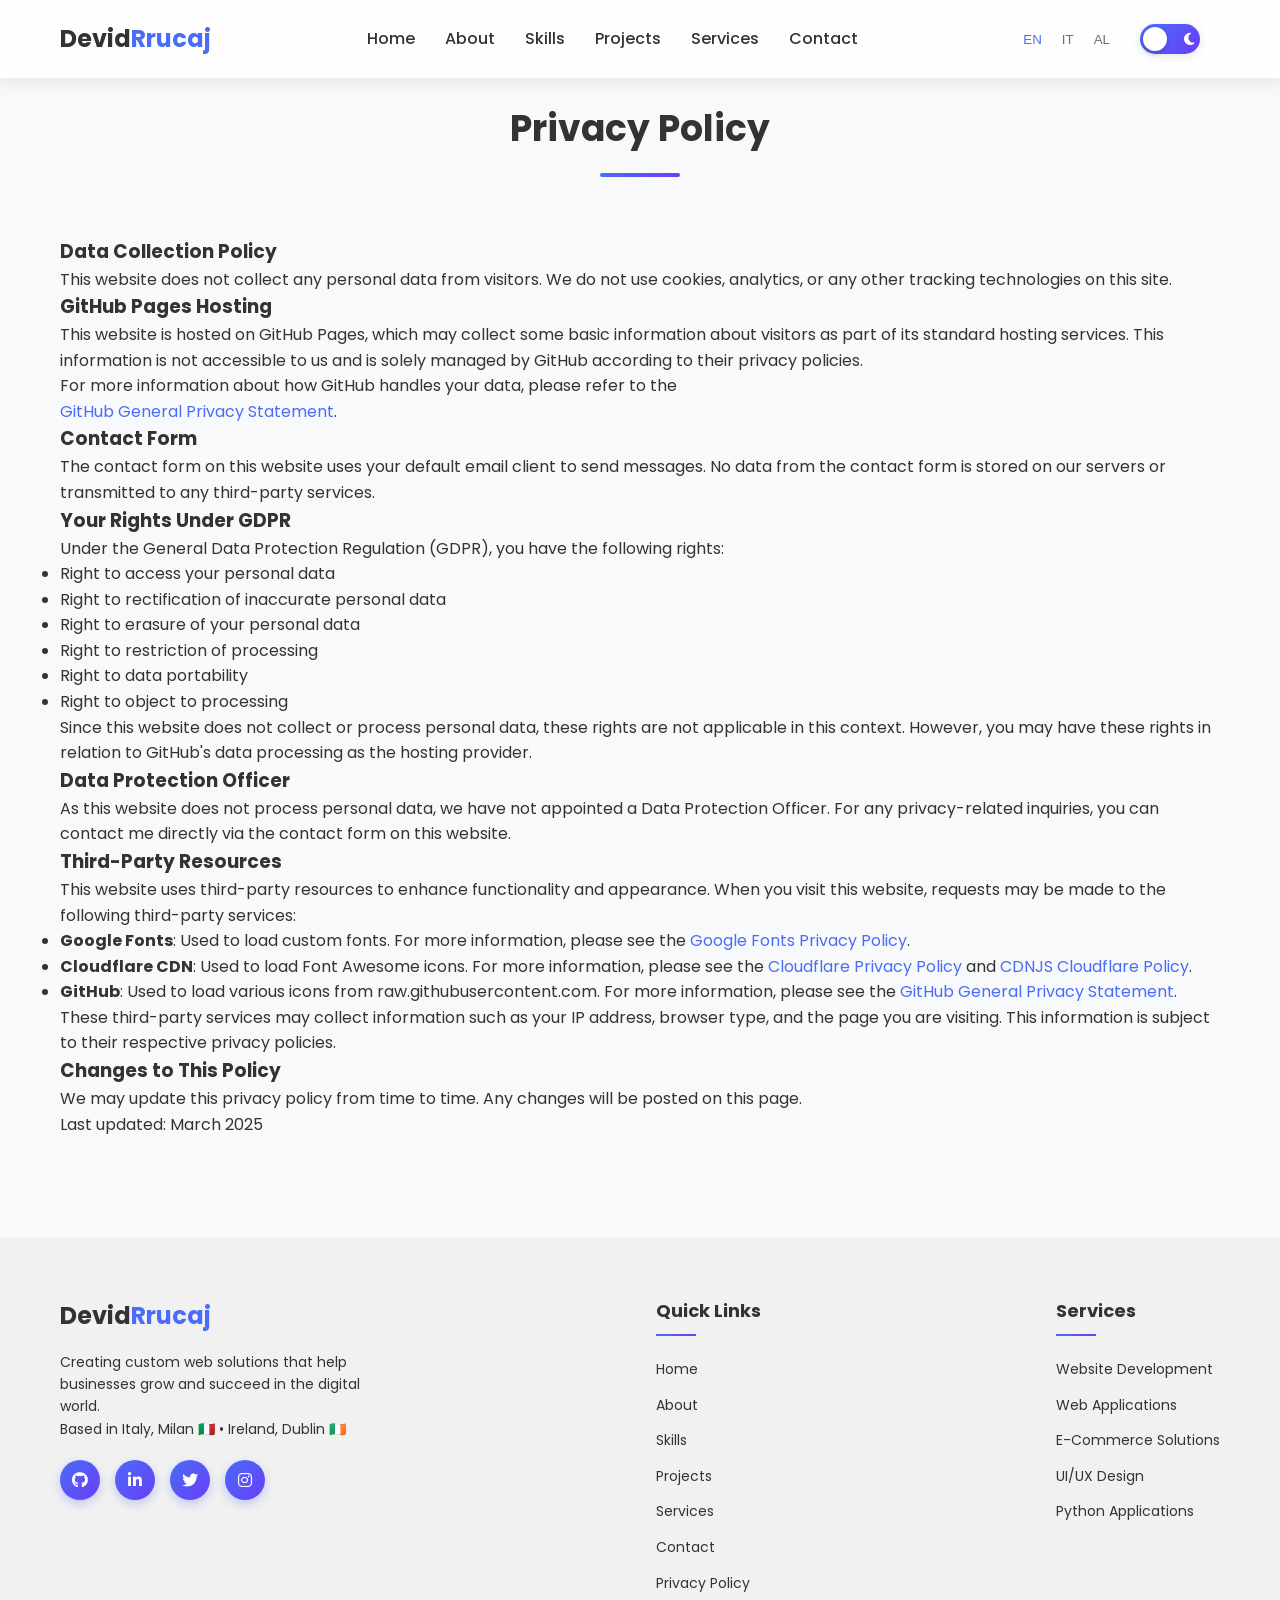
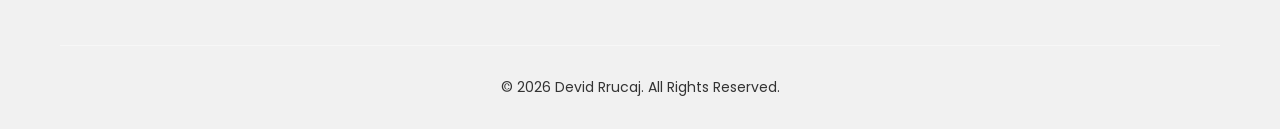
==== privacy-policy.html @ 504abf84 "Add files via upload" ====
<!DOCTYPE html>
<html lang="en">
<head>
    <meta charset="UTF-8">
    <meta name="viewport" content="width=device-width, initial-scale=1.0">
    <title>Privacy Policy | Devid Rrucaj</title>
    <link rel="stylesheet" href="css/style.css">
    <link rel="stylesheet" href="css/privacy-policy.css">
    <link rel="stylesheet" href="https://cdnjs.cloudflare.com/ajax/libs/font-awesome/6.4.0/css/all.min.css">
    <link href="https://fonts.googleapis.com/css2?family=Poppins:wght@300;400;500;600;700&display=swap" rel="stylesheet">
    <link rel="preconnect" href="https://fonts.googleapis.com">
    <link rel="preconnect" href="https://fonts.gstatic.com" crossorigin>
    <link href="https://fonts.googleapis.com/css2?family=Noto+Color+Emoji&display=swap" rel="stylesheet">
</head>
<body class="light-theme">
    <!-- Header Section -->
    <header>
        <div class="container">
            <div class="logo">
                <a href="https://portfolio.ddevid.online" style="text-decoration: none; color: inherit;">
                    <h1>Devid<span>Rrucaj</span></h1>
                </a>
            </div>
            <nav>
                <ul class="nav-links">
                    <li><a href="index.html#home" class="nav-link" data-en="Home" data-it="Home" data-al="Kryefaqja">Home</a></li>
                    <li><a href="index.html#about" class="nav-link" data-en="About" data-it="Chi Sono" data-al="Rreth Meje">About</a></li>
                    <li><a href="index.html#skills" class="nav-link" data-en="Skills" data-it="Competenze" data-al="Aftësitë">Skills</a></li>
                    <li><a href="index.html#projects" class="nav-link" data-en="Projects" data-it="Progetti" data-al="Projektet">Projects</a></li>
                    <li><a href="index.html#services" class="nav-link" data-en="Services" data-it="Servizi" data-al="Shërbimet">Services</a></li>
                    <li><a href="index.html#contact" class="nav-link" data-en="Contact" data-it="Contatti" data-al="Kontakt">Contact</a></li>
                </ul>
            </nav>
            <div class="header-controls">
                <div class="language-selector">
                    <button class="lang-btn active" data-lang="en">EN</button>
                    <button class="lang-btn" data-lang="it">IT</button>
                    <button class="lang-btn" data-lang="al">AL</button>
                </div>
                <div class="theme-toggle">
                    <i class="fas fa-sun"></i>
                    <i class="fas fa-moon"></i>
                </div>
                <div class="mobile-menu-btn">
                    <span></span>
                    <span></span>
                    <span></span>
                </div>
            </div>
        </div>
    </header>

    <!-- Privacy Policy Section -->
    <section class="privacy-policy">
        <div class="container">
            <div class="section-header">
                <h2 class="section-title" data-en="Privacy Policy" data-it="Informativa sulla Privacy" data-al="Politika e Privatësisë">Privacy Policy</h2>
                <div class="section-line"></div>
            </div>
            <div class="privacy-content">
                <div class="privacy-text">
                    <h3 data-en="Data Collection Policy" data-it="Politica di Raccolta Dati" data-al="Politika e Mbledhjes së të Dhënave">Data Collection Policy</h3>
                    
                    <p data-en="This website does not collect any personal data from visitors. We do not use cookies, analytics, or any other tracking technologies on this site." 
                       data-it="Questo sito web non raccoglie alcun dato personale dai visitatori. Non utilizziamo cookie, analisi o altre tecnologie di tracciamento su questo sito." 
                       data-al="Kjo faqe interneti nuk mbledh asnjë të dhënë personale nga vizitorët. Ne nuk përdorim cookies, analitika, ose ndonjë teknologji tjetër gjurmimi në këtë faqe.">This website does not collect any personal data from visitors. We do not use cookies, analytics, or any other tracking technologies on this site.</p>
                    
                    <h3 data-en="GitHub Pages Hosting" data-it="Hosting su GitHub Pages" data-al="Hostimi në GitHub Pages">GitHub Pages Hosting</h3>
                    
                    <p data-en="This website is hosted on GitHub Pages, which may collect some basic information about visitors as part of its standard hosting services. This information is not accessible to us and is solely managed by GitHub according to their privacy policies." 
                       data-it="Questo sito web è ospitato su GitHub Pages, che potrebbe raccogliere alcune informazioni di base sui visitatori come parte dei suoi servizi di hosting standard. Queste informazioni non sono accessibili a noi e sono gestite esclusivamente da GitHub secondo le loro politiche sulla privacy." 
                       data-al="Kjo faqe interneti hostohet në GitHub Pages, e cila mund të mbledhë disa informacione bazë për vizitorët si pjesë e shërbimeve të saj standarde të hostimit. Këto informacione nuk janë të aksesueshme për ne dhe menaxhohen vetëm nga GitHub sipas politikave të tyre të privatësisë.">This website is hosted on GitHub Pages, which may collect some basic information about visitors as part of its standard hosting services. This information is not accessible to us and is solely managed by GitHub according to their privacy policies.</p>
                    
                    <p data-en="For more information about how GitHub handles your data, please refer to the" 
                       data-it="Per ulteriori informazioni su come GitHub gestisce i tuoi dati, consulta l'" 
                       data-al="Për më shumë informacion se si GitHub trajton të dhënat tuaja, ju lutemi referojuni">For more information about how GitHub handles your data, please refer to the</p>
                    
                    <p><a href="https://docs.github.com/en/site-policy/privacy-policies/github-general-privacy-statement#github-pages" target="_blank" data-en="GitHub General Privacy Statement" data-it="Informativa sulla privacy generale di GitHub" data-al="Deklarata e përgjithshme e privatësisë së GitHub">GitHub General Privacy Statement</a>.</p>
                    
                    <h3 data-en="Contact Form" data-it="Modulo di Contatto" data-al="Formulari i Kontaktit">Contact Form</h3>
                    
                    <p data-en="The contact form on this website uses your default email client to send messages. No data from the contact form is stored on our servers or transmitted to any third-party services." 
                       data-it="Il modulo di contatto su questo sito web utilizza il tuo client di posta elettronica predefinito per inviare messaggi. Nessun dato dal modulo di contatto viene memorizzato sui nostri server o trasmesso a servizi di terze parti." 
                       data-al="Formulari i kontaktit në këtë faqe interneti përdor klientin tuaj të parazgjedhur të emailit për të dërguar mesazhe. Asnjë e dhënë nga formulari i kontaktit nuk ruhet në serverët tanë ose transmetohet në shërbime të palëve të treta.">The contact form on this website uses your default email client to send messages. No data from the contact form is stored on our servers or transmitted to any third-party services.</p>
                    
                    <h3 data-en="Your Rights Under GDPR" data-it="I Tuoi Diritti Secondo il GDPR" data-al="Të Drejtat Tuaja Sipas GDPR">Your Rights Under GDPR</h3>
                    
                    <p data-en="Under the General Data Protection Regulation (GDPR), you have the following rights:" 
                       data-it="Ai sensi del Regolamento Generale sulla Protezione dei Dati (GDPR), hai i seguenti diritti:" 
                       data-al="Sipas Rregullores së Përgjithshme për Mbrojtjen e të Dhënave (GDPR), ju keni të drejtat e mëposhtme:">Under the General Data Protection Regulation (GDPR), you have the following rights:</p>
                    
                    <ul class="privacy-list">
                        <li data-en="Right to access your personal data" data-it="Diritto di accesso ai tuoi dati personali" data-al="E drejta për të aksesuar të dhënat tuaja personale">Right to access your personal data</li>
                        <li data-en="Right to rectification of inaccurate personal data" data-it="Diritto alla rettifica di dati personali inesatti" data-al="E drejta për korrigjimin e të dhënave personale të pasakta">Right to rectification of inaccurate personal data</li>
                        <li data-en="Right to erasure of your personal data" data-it="Diritto alla cancellazione dei tuoi dati personali" data-al="E drejta për fshirjen e të dhënave tuaja personale">Right to erasure of your personal data</li>
                        <li data-en="Right to restriction of processing" data-it="Diritto alla limitazione del trattamento" data-al="E drejta për kufizimin e përpunimit">Right to restriction of processing</li>
                        <li data-en="Right to data portability" data-it="Diritto alla portabilità dei dati" data-al="E drejta për portabilitetin e të dhënave">Right to data portability</li>
                        <li data-en="Right to object to processing" data-it="Diritto di opporsi al trattamento" data-al="E drejta për të kundërshtuar përpunimin">Right to object to processing</li>
                    </ul>
                    
                    <p data-en="Since this website does not collect or process personal data, these rights are not applicable in this context. However, you may have these rights in relation to GitHub's data processing as the hosting provider." 
                       data-it="Poiché questo sito web non raccoglie né elabora dati personali, questi diritti non sono applicabili in questo contesto. Tuttavia, potresti avere questi diritti in relazione al trattamento dei dati di GitHub come fornitore di hosting." 
                       data-al="Meqenëse kjo faqe interneti nuk mbledh ose përpunon të dhëna personale, këto të drejta nuk janë të zbatueshme në këtë kontekst. Megjithatë, mund t'i keni këto të drejta në lidhje me përpunimin e të dhënave të GitHub si ofrues i hostimit.">Since this website does not collect or process personal data, these rights are not applicable in this context. However, you may have these rights in relation to GitHub's data processing as the hosting provider.</p>
                    
                    <h3 data-en="Data Protection Officer" data-it="Responsabile della Protezione dei Dati" data-al="Zyrtari i Mbrojtjes së të Dhënave">Data Protection Officer</h3>
                    
                    <p data-en="As this website does not process personal data, we have not appointed a Data Protection Officer. For any privacy-related inquiries, you can contact me directly via the contact form on this website." 
                       data-it="Poiché questo sito web non elabora dati personali, non abbiamo nominato un Responsabile della Protezione dei Dati. Per qualsiasi domanda relativa alla privacy, puoi contattarmi direttamente tramite il modulo di contatto su questo sito web." 
                       data-al="Meqenëse kjo faqe interneti nuk përpunon të dhëna personale, ne nuk kemi caktuar një Zyrtar të Mbrojtjes së të Dhënave. Për çdo pyetje në lidhje me privatësinë, mund të më kontaktoni drejtpërdrejt përmes formularit të kontaktit në këtë faqe interneti.">As this website does not process personal data, we have not appointed a Data Protection Officer. For any privacy-related inquiries, you can contact me directly via the contact form on this website.</p>
                    
                    <h3 data-en="Third-Party Resources" data-it="Risorse di Terze Parti" data-al="Burimet e Palëve të Treta">Third-Party Resources</h3>
                    
                    <p data-en="This website uses third-party resources to enhance functionality and appearance. When you visit this website, requests may be made to the following third-party services:" 
                       data-it="Questo sito web utilizza risorse di terze parti per migliorare la funzionalità e l'aspetto. Quando visiti questo sito web, potrebbero essere effettuate richieste ai seguenti servizi di terze parti:" 
                       data-al="Kjo faqe interneti përdor burime të palëve të treta për të përmirësuar funksionalitetin dhe pamjen. Kur vizitoni këtë faqe interneti, mund të bëhen kërkesa në shërbimet e mëposhtme të palëve të treta:">This website uses third-party resources to enhance functionality and appearance. When you visit this website, requests may be made to the following third-party services:</p>
                    
                    <ul class="privacy-list">
                        <li data-en="<strong>Google Fonts</strong>: Used to load custom fonts. For more information, please see the <a href='https://developers.google.com/fonts/faq/privacy' target='_blank'>Google Fonts Privacy Policy</a>." 
                            data-it="<strong>Google Fonts</strong>: Utilizzato per caricare font personalizzati. Per ulteriori informazioni, consulta la <a href='https://developers.google.com/fonts/faq/privacy' target='_blank'>Informativa sulla privacy di Google Fonts</a>." 
                            data-al="<strong>Google Fonts</strong>: Përdoret për të ngarkuar fonte të personalizuara. Për më shumë informacion, ju lutemi shikoni <a href='https://developers.google.com/fonts/faq/privacy' target='_blank'>Politikën e Privatësisë së Google Fonts</a>."><strong>Google Fonts</strong>: Used to load custom fonts. For more information, please see the <a href="https://developers.google.com/fonts/faq/privacy" target="_blank">Google Fonts Privacy Policy</a>.</li>
                        
                        <li data-en="<strong>Cloudflare CDN</strong>: Used to load Font Awesome icons. For more information, please see the <a href='https://www.cloudflare.com/privacypolicy/' target='_blank'>Cloudflare Privacy Policy</a> and <a href='https://cdnjs.cloudflare.com/' target='_blank'>CDNJS Cloudflare Policy</a>." 
                            data-it="<strong>Cloudflare CDN</strong>: Utilizzato per caricare le icone di Font Awesome. Per ulteriori informazioni, consulta la <a href='https://www.cloudflare.com/privacypolicy/' target='_blank'>Informativa sulla privacy di Cloudflare</a> e la <a href='https://cdnjs.cloudflare.com/' target='_blank'>Politica di CDNJS Cloudflare</a>." 
                            data-al="<strong>Cloudflare CDN</strong>: Përdoret për të ngarkuar ikonat Font Awesome. Për më shumë informacion, ju lutemi shikoni <a href='https://www.cloudflare.com/privacypolicy/' target='_blank'>Politikën e Privatësisë së Cloudflare</a> dhe <a href='https://cdnjs.cloudflare.com/' target='_blank'>Politikën e CDNJS Cloudflare</a>."><strong>Cloudflare CDN</strong>: Used to load Font Awesome icons. For more information, please see the <a href="https://www.cloudflare.com/privacypolicy/" target="_blank">Cloudflare Privacy Policy</a> and <a href="https://cdnjs.cloudflare.com/" target="_blank">CDNJS Cloudflare Policy</a>.</li>
                        
                        <li data-en="<strong>GitHub</strong>: Used to load various icons from raw.githubusercontent.com. For more information, please see the <a href='https://docs.github.com/en/site-policy/privacy-policies/github-general-privacy-statement' target='_blank'>GitHub General Privacy Statement</a>." 
                            data-it="<strong>GitHub</strong>: Utilizzato per caricare varie icone da raw.githubusercontent.com. Per ulteriori informazioni, consulta la <a href='https://docs.github.com/en/site-policy/privacy-policies/github-general-privacy-statement' target='_blank'>Dichiarazione sulla privacy generale di GitHub</a>." 
                            data-al="<strong>GitHub</strong>: Përdoret për të ngarkuar ikona të ndryshme nga raw.githubusercontent.com. Për më shumë informacion, ju lutemi shikoni <a href='https://docs.github.com/en/site-policy/privacy-policies/github-general-privacy-statement' target='_blank'>Deklaratën e Përgjithshme të Privatësisë së GitHub</a>."><strong>GitHub</strong>: Used to load various icons from raw.githubusercontent.com. For more information, please see the <a href="https://docs.github.com/en/site-policy/privacy-policies/github-general-privacy-statement" target="_blank">GitHub General Privacy Statement</a>.</li>
                    </ul>
                    
                    <p data-en="These third-party services may collect information such as your IP address, browser type, and the page you are visiting. This information is subject to their respective privacy policies." 
                       data-it="Questi servizi di terze parti potrebbero raccogliere informazioni come il tuo indirizzo IP, il tipo di browser e la pagina che stai visitando. Queste informazioni sono soggette alle rispettive politiche sulla privacy." 
                       data-al="Këto shërbime të palëve të treta mund të mbledhin informacione si adresa juaj IP, lloji i shfletuesit dhe faqja që po vizitoni. Ky informacion i nënshtrohet politikave të tyre përkatëse të privatësisë.">These third-party services may collect information such as your IP address, browser type, and the page you are visiting. This information is subject to their respective privacy policies.</p>
                    
                    <h3 data-en="Changes to This Policy" data-it="Modifiche a Questa Politica" data-al="Ndryshimet në Këtë Politikë">Changes to This Policy</h3>
                    
                    <p data-en="We may update this privacy policy from time to time. Any changes will be posted on this page." 
                       data-it="Potremmo aggiornare questa informativa sulla privacy di tanto in tanto. Eventuali modifiche saranno pubblicate su questa pagina." 
                       data-al="Ne mund të përditësojmë këtë politikë privatësie herë pas here. Çdo ndryshim do të postohet në këtë faqe.">We may update this privacy policy from time to time. Any changes will be posted on this page.</p>
                    
                    <p data-en="Last updated: March 2025" 
                       data-it="Ultimo aggiornamento: Marzo 2025" 
                       data-al="Përditësuar së fundmi: Mars 2025">Last updated: March 2025</p>
                </div>
            </div>
        </div>
    </section>

    <!-- Footer -->
    <footer>
        <div class="container">
            <div class="footer-content">
                <div class="footer-logo">
                    <h2>Devid<span>Rrucaj</span></h2>
                    <p data-en="Creating custom web solutions that help businesses grow and succeed in the digital world." data-it="Creo soluzioni web personalizzate che aiutano le aziende a crescere e avere successo nel mondo digitale." data-al="Krijoj zgjidhje web të personalizuara që ndihmojnë bizneset të rriten dhe të kenë sukses në botën dixhitale.">Creating custom web solutions that help businesses grow and succeed in the digital world.</p>
                    <p class="location-info" data-en="Based in Italy, Milan 🇮🇹 • Ireland, Dublin 🇮🇪" data-it="Basato in Italia, Milano 🇮🇹 • Irlanda, Dublino 🇮🇪" data-al="Bazuar në Itali, Milano 🇮🇹 • Irlandë, Dublin 🇮🇪">Based in Italy, Milan 🇮🇹 • Ireland, Dublin 🇮🇪</p>
                    <div class="social-links">
                        <a href="https://github.com/dddevid" target="_blank" class="social-link"><i class="fab fa-github"></i></a>
                        <a href="https://www.linkedin.com/in/devid-rrucaj-ba467b358" target="_blank" class="social-link"><i class="fab fa-linkedin-in"></i></a>
                        <a href="https://x.com/ddevid_1" target="_blank" class="social-link"><i class="fab fa-twitter"></i></a>
                        <a href="https://instagram.com/devidrrucaj" target="_blank" class="social-link"><i class="fab fa-instagram"></i></a>
                    </div>
                </div>
                <div class="footer-links">
                    <h3 data-en="Quick Links" data-it="Link Rapidi" data-al="Lidhje të Shpejta">Quick Links</h3>
                    <ul>
                        <li><a href="index.html#home" data-en="Home" data-it="Home" data-al="Kryefaqja">Home</a></li>
                        <li><a href="index.html#about" data-en="About" data-it="Chi Sono" data-al="Rreth Meje">About</a></li>
                        <li><a href="index.html#skills" data-en="Skills" data-it="Competenze" data-al="Aftësitë">Skills</a></li>
                        <li><a href="index.html#projects" data-en="Projects" data-it="Progetti" data-al="Projektet">Projects</a></li>
                        <li><a href="index.html#services" data-en="Services" data-it="Servizi" data-al="Shërbimet">Services</a></li>
                        <li><a href="index.html#contact" data-en="Contact" data-it="Contatti" data-al="Kontakt">Contact</a></li>
                        <li><a href="privacy-policy.html" data-en="Privacy Policy" data-it="Informativa sulla Privacy" data-al="Politika e Privatësisë">Privacy Policy</a></li>
                    </ul>
                </div>
                <div class="footer-links">
                    <h3 data-en="Services" data-it="Servizi" data-al="Shërbimet">Services</h3>
                    <ul>
                        <li><a href="index.html#services" data-en="Website Development" data-it="Sviluppo Siti Web" data-al="Zhvillim i Faqeve të Internetit">Website Development</a></li>
                        <li><a href="index.html#services" data-en="Web Applications" data-it="Applicazioni Web" data-al="Aplikacione Web">Web Applications</a></li>
                        <li><a href="index.html#services" data-en="E-Commerce Solutions" data-it="Soluzioni E-Commerce" data-al="Zgjidhje E-Commerce">E-Commerce Solutions</a></li>
                        <li><a href="index.html#services" data-en="UI/UX Design" data-it="Design UI/UX" data-al="Dizajn UI/UX">UI/UX Design</a></li>
                        <li><a href="index.html#services" data-en="Python Applications" data-it="Applicazioni Python" data-al="Aplikacione Python">Python Applications</a></li>
                    </ul>
                </div>
            </div>
            <div class="footer-bottom">
                <p>&copy; <span id="current-year">2025</span> Devid Rrucaj. <span data-en="All Rights Reserved." data-it="Tutti i Diritti Riservati." data-al="Të Gjitha të Drejtat të Rezervuara.">All Rights Reserved.</span></p>
            </div>
        </div>
    </footer>

    <!-- Scroll to Top Button -->
    <button id="scroll-to-top" class="scroll-to-top">
        <i class="fas fa-arrow-up"></i>
    </button>

    <script src="js/script.js"></script>
    <script>
        // Update current year in footer
        document.getElementById('current-year').textContent = new Date().getFullYear();
        
        // Initialize language switcher on privacy policy page
        document.addEventListener('DOMContentLoaded', function() {
            // Check for saved language preference and apply it
            const savedLanguage = localStorage.getItem('language') || 'en';
            const langBtn = document.querySelector(`.lang-btn[data-lang="${savedLanguage}"]`);
            
            if (langBtn) {
                // Remove active class from all buttons
                document.querySelectorAll('.lang-btn').forEach(btn => btn.classList.remove('active'));
                
                // Add active class to the button for saved language
                langBtn.classList.add('active');
                
                // Update all translatable elements
                const elements = document.querySelectorAll('[data-' + savedLanguage + ']');
                elements.forEach(element => {
                    const translation = element.getAttribute('data-' + savedLanguage);
                    if (translation) {
                        // Use innerHTML instead of textContent to properly render HTML content
                        element.innerHTML = translation;
                    }
                });
            }
            
            // Add event listeners to language buttons
            document.querySelectorAll('.lang-btn').forEach(button => {
                button.addEventListener('click', function() {
                    const lang = this.getAttribute('data-lang');
                    
                    // Remove active class from all buttons
                    document.querySelectorAll('.lang-btn').forEach(btn => btn.classList.remove('active'));
                    
                    // Add active class to clicked button
                    this.classList.add('active');
                    
                    // Save language preference to localStorage
                    localStorage.setItem('language', lang);
                    
                    // Update all translatable elements
                    const elements = document.querySelectorAll('[data-' + lang + ']');
                    elements.forEach(element => {
                        const translation = element.getAttribute('data-' + lang);
                        if (translation) {
                            // Use innerHTML instead of textContent to properly render HTML content
                            element.innerHTML = translation;
                        }
                    });
                });
            });
        });
    </script>
</body>
</html>
---- css/style.css ----
/* Global Styles */
:root {
    /* Light Theme Variables */
    --primary-color: #4a6cf7;
    --secondary-color: #6c757d;
    --text-color: #333;
    --bg-color: #f8f9fa;
    --card-bg: rgba(255, 255, 255, 0.7);
    --card-border: rgba(255, 255, 255, 0.4);
    --card-shadow: rgba(0, 0, 0, 0.05);
    --section-bg: #ffffff;
    --header-bg: rgba(255, 255, 255, 0.8);
    --footer-bg: #f1f1f1;
    --gradient-start: #4a6cf7;
    --gradient-end: #6a3ef7;
}

.dark-theme {
    /* Dark Theme Variables */
    --primary-color: #6a3ef7;
    --secondary-color: #adb5bd;
    --text-color: #f8f9fa;
    --bg-color: #121212;
    --card-bg: rgba(30, 30, 30, 0.7);
    --card-border: rgba(255, 255, 255, 0.1);
    --card-shadow: rgba(0, 0, 0, 0.2);
    --section-bg: #1e1e1e;
    --header-bg: rgba(18, 18, 18, 0.8);
    --footer-bg: #1a1a1a;
    --gradient-start: #6a3ef7;
    --gradient-end: #4a6cf7;
}

* {
    margin: 0;
    padding: 0;
    box-sizing: border-box;
}

html {
    scroll-behavior: smooth;
}

body {
    font-family: 'Poppins', sans-serif;
    background-color: var(--bg-color);
    color: var(--text-color);
    line-height: 1.6;
    transition: background-color 0.3s ease, color 0.3s ease;
}

.container {
    max-width: 1200px;
    margin: 0 auto;
    padding: 0 20px;
}

a {
    text-decoration: none;
    color: var(--primary-color);
    transition: color 0.3s ease;
}

a:hover {
    color: var(--gradient-end);
}

img {
    max-width: 100%;
    height: auto;
    border-radius: 10px;
}

.no-frame {
    border-radius: 0 !important;
    box-shadow: none !important;
}

/* Glass Card Effect */
.glass-card {
    background: var(--card-bg);
    backdrop-filter: blur(10px);
    -webkit-backdrop-filter: blur(10px);
    border: 1px solid var(--card-border);
    border-radius: 15px;
    box-shadow: 0 8px 32px 0 var(--card-shadow);
    transition: transform 0.3s ease, box-shadow 0.3s ease;
}

.glass-card:hover {
    transform: translateY(-5px);
    box-shadow: 0 12px 40px 0 var(--card-shadow);
}

/* Buttons */
.btn {
    display: inline-block;
    padding: 12px 28px;
    border-radius: 30px;
    font-weight: 500;
    text-align: center;
    cursor: pointer;
    transition: all 0.3s ease;
    border: none;
    font-size: 16px;
}

.btn-primary {
    background: linear-gradient(135deg, var(--gradient-start), var(--gradient-end));
    color: white;
    box-shadow: 0 4px 15px rgba(74, 108, 247, 0.4);
}

.btn-primary:hover {
    box-shadow: 0 8px 25px rgba(74, 108, 247, 0.6);
    transform: translateY(-2px);
    color: white;
}

.btn-secondary {
    background: transparent;
    color: var(--primary-color);
    border: 2px solid var(--primary-color);
}

.btn-secondary:hover {
    background: var(--primary-color);
    color: white;
    transform: translateY(-2px);
}

.btn-view {
    padding: 10px 20px;
    font-size: 14px;
    background: linear-gradient(135deg, var(--gradient-start), var(--gradient-end));
    color: white;
    border-radius: 25px;
    box-shadow: 0 4px 15px rgba(74, 108, 247, 0.4);
}

.btn-view:hover {
    box-shadow: 0 8px 25px rgba(74, 108, 247, 0.6);
    transform: translateY(-2px);
    color: white;
}

/* Section Styles */
section {
    padding: 100px 0;
    background-color: var(--section-bg);
    transition: background-color 0.3s ease;
}

section:nth-child(even) {
    background-color: var(--bg-color);
}

.section-header {
    text-align: center;
    margin-bottom: 60px;
}

.section-title {
    font-size: 36px;
    font-weight: 700;
    margin-bottom: 15px;
    position: relative;
    display: inline-block;
}

.section-line {
    width: 80px;
    height: 4px;
    background: linear-gradient(135deg, var(--gradient-start), var(--gradient-end));
    margin: 0 auto;
    border-radius: 2px;
}

/* Header Styles */
header {
    position: fixed;
    top: 0;
    left: 0;
    width: 100%;
    z-index: 1000;
    background: var(--header-bg);
    backdrop-filter: blur(10px);
    -webkit-backdrop-filter: blur(10px);
    box-shadow: 0 2px 20px rgba(0, 0, 0, 0.1);
    transition: background 0.3s ease, box-shadow 0.3s ease;
}

header .container {
    display: flex;
    justify-content: space-between;
    align-items: center;
    padding: 20px;
}

.logo h1 {
    font-size: 24px;
    font-weight: 700;
}

.logo span {
    color: var(--primary-color);
}

.nav-links {
    display: flex;
    list-style: none;
}

.nav-links li {
    margin: 0 15px;
}

.nav-link {
    color: var(--text-color);
    font-weight: 500;
    position: relative;
    padding: 5px 0;
}

.nav-link::after {
    content: '';
    position: absolute;
    bottom: 0;
    left: 0;
    width: 0;
    height: 2px;
    background: linear-gradient(135deg, var(--gradient-start), var(--gradient-end));
    transition: width 0.3s ease;
}

.nav-link:hover::after,
.nav-link.active::after {
    width: 100%;
}

.header-controls {
    display: flex;
    align-items: center;
}

.language-selector {
    display: flex;
    margin-right: 20px;
}

.lang-btn {
    background: transparent;
    border: none;
    color: var(--text-color);
    cursor: pointer;
    padding: 5px 10px;
    font-weight: 500;
    opacity: 0.7;
    transition: opacity 0.3s ease;
}

.lang-btn.active {
    opacity: 1;
    color: var(--primary-color);
}

.theme-toggle {
    cursor: pointer;
    margin-right: 20px;
    position: relative;
    width: 60px;
    height: 30px;
    background: linear-gradient(135deg, var(--gradient-start), var(--gradient-end));
    border-radius: 30px;
    display: flex;
    align-items: center;
    justify-content: space-between;
    padding: 0 5px;
    box-shadow: 0 2px 10px rgba(0, 0, 0, 0.1);
}

.theme-toggle i {
    color: white;
    font-size: 14px;
    z-index: 1;
}

.theme-toggle::after {
    content: '';
    position: absolute;
    width: 24px;
    height: 24px;
    background-color: white;
    border-radius: 50%;
    top: 3px;
    left: 3px;
    transition: transform 0.3s ease;
    box-shadow: 0 2px 5px rgba(0, 0, 0, 0.2);
}

.dark-theme .theme-toggle::after {
    transform: translateX(30px);
}

.mobile-menu-btn {
    display: none;
    flex-direction: column;
    justify-content: space-between;
    width: 30px;
    height: 20px;
    cursor: pointer;
}

.mobile-menu-btn span {
    width: 100%;
    height: 2px;
    background-color: var(--text-color);
    transition: all 0.3s ease;
}

/* Hero Section */
.hero {
    padding: 180px 0 100px;
    position: relative;
    overflow: hidden;
}

.hero::before {
    content: '';
    position: absolute;
    top: -50%;
    right: -50%;
    width: 100%;
    height: 100%;
    background: radial-gradient(circle, rgba(74, 108, 247, 0.1), transparent 70%);
    z-index: -1;
}

.hero .container {
    display: flex;
    align-items: center;
    justify-content: space-between;
    gap: 50px;
}

.hero-content {
    flex: 1;
}

.hero-title {
    font-size: 48px;
    font-weight: 700;
    margin-bottom: 15px;
    line-height: 1.2;
}

.hero-title .highlight {
    background: linear-gradient(135deg, var(--gradient-start), var(--gradient-end));
    -webkit-background-clip: text;
    background-clip: text;
    color: transparent;
    display: block;
}

.hero-subtitle {
    font-size: 24px;
    font-weight: 500;
    margin-bottom: 20px;
    color: var(--secondary-color);
}

.hero-description {
    font-size: 18px;
    margin-bottom: 30px;
    max-width: 600px;
}

.hero-buttons {
    display: flex;
    gap: 15px;
}

.hero-image {
    flex: 1;
    display: flex;
    justify-content: center;
    align-items: center;
    position: relative;
    margin: 0 auto;
    text-align: center;
}

.hero-image .glass-card {
    max-width: 400px;
    position: relative;
    background: transparent;
    border: none;
    box-shadow: none;
    z-index: 2;
    margin: 0 auto;
}

.hero-image .glass-card::before {
    content: '';
    position: absolute;
    top: -20px;
    left: -20px;
    width: 100px;
    height: 100px;
    border-radius: 50%;
    background: linear-gradient(135deg, var(--gradient-start), var(--gradient-end), var(--primary-color));
    opacity: 0.3;
    z-index: -1;
    filter: blur(8px);
    animation: float-rotate 6s ease-in-out infinite;
}

.hero-image .glass-card::after {
    content: '';
    position: absolute;
    bottom: -30px;
    right: -30px;
    width: 150px;
    height: 150px;
    border-radius: 50%;
    background: linear-gradient(135deg, var(--gradient-end), var(--primary-color), var(--gradient-start));
    opacity: 0.3;
    z-index: -1;
    filter: blur(12px);
    animation: float-rotate 8s ease-in-out infinite reverse;
}

/* Additional decorative circles for hero image */
.hero-image::before {
    content: '';
    position: absolute;
    top: 20%;
    right: 15%;
    width: 80px;
    height: 80px;
    border-radius: 50%;
    background: radial-gradient(circle at 30% 30%, var(--primary-color), var(--gradient-end));
    opacity: 0.25;
    z-index: 1;
    filter: blur(6px);
    animation: float-pulse 7s ease-in-out infinite 1s;
}

.hero-image::after {
    content: '';
    position: absolute;
    bottom: 15%;
    left: 10%;
    width: 120px;
    height: 120px;
    border-radius: 50%;
    background: radial-gradient(circle at 70% 70%, var(--gradient-start), var(--primary-color));
    opacity: 0.25;
    z-index: 1;
    filter: blur(10px);
    animation: float-pulse 9s ease-in-out infinite 0.5s;
}

@keyframes float {
    0% {
        transform: translateY(0) scale(1);
    }
    50% {
        transform: translateY(-10px) scale(1.05);
    }
    100% {
        transform: translateY(0) scale(1);
    }
}

@keyframes float-rotate {
    0% {
        transform: translateY(0) scale(1) rotate(0deg);
    }
    50% {
        transform: translateY(-10px) scale(1.05) rotate(180deg);
    }
    100% {
        transform: translateY(0) scale(1) rotate(360deg);
    }
}

@keyframes float-pulse {
    0% {
        transform: translateY(0) scale(1);
        opacity: 0.2;
    }
    50% {
        transform: translateY(-10px) scale(1.1);
        opacity: 0.3;
    }
    100% {
        transform: translateY(0) scale(1);
        opacity: 0.2;
    }
}

.hero-image img {
    max-width: 100%;
    height: auto;
    transition: transform 0.5s ease;
    position: relative;
    z-index: 2;
}

.hero-image img:hover {
    transform: scale(1.02);
}

/* About Section */
.about-content {
    display: flex;
    align-items: center;
    gap: 50px;
}

.about-image {
    flex: 1;
    position: relative;
    display: flex;
    justify-content: center;
    align-items: center;
    margin: 0 auto;
    text-align: center;
}

.about-image .glass-card {
    position: relative;
    z-index: 2;
    background: transparent;
    border: none;
    box-shadow: none;
    margin: 0 auto;
}

.about-image img {
    max-width: 100%;
    height: auto;
    transition: transform 0.5s ease;
    position: relative;
    z-index: 2;
    margin: 0 auto;
}

.about-image img:hover {
    transform: scale(1.02);
}

/* Adding decorative circles to the about image section */
.about-image::before {
    content: '';
    position: absolute;
    top: -15px;
    right: 10%;
    width: 100px;
    height: 100px;
    border-radius: 50%;
    background: conic-gradient(from 45deg, var(--gradient-start), var(--primary-color), var(--gradient-end), var(--gradient-start));
    opacity: 0.25;
    z-index: 1;
    filter: blur(8px);
    animation: float-rotate 8s ease-in-out infinite 0.3s;
}

.about-image::after {
    content: '';
    position: absolute;
    bottom: -20px;
    left: 5%;
    width: 130px;
    height: 130px;
    border-radius: 50%;
    background: conic-gradient(from 225deg, var(--gradient-end), var(--primary-color), var(--gradient-start), var(--gradient-end));
    opacity: 0.25;
    z-index: 1;
    filter: blur(12px);
    animation: float-rotate 9s ease-in-out infinite 1s;
}

.about-text {
    flex: 1;
}

.about-text h3 {
    font-size: 28px;
    margin-bottom: 20px;
    color: var(--primary-color);
}

.about-text p {
    margin-bottom: 20px;
    font-size: 16px;
}

/* Skills Section */
.skills-content {
    display: flex;
    flex-direction: column;
    gap: 40px;
}

.skills-text h3 {
    font-size: 28px;
    margin-bottom: 15px;
    color: var(--primary-color);
    text-align: center;
}

.skills-text p {
    text-align: center;
    max-width: 800px;
    margin: 0 auto 20px;
    font-size: 16px;
}

.skills-grid {
    display: grid;
    grid-template-columns: repeat(auto-fill, minmax(250px, 1fr));
    gap: 30px;
}

.skill-card {
    padding: 30px 20px;
    text-align: center;
}

.skill-card i {
    font-size: 48px;
    margin-bottom: 15px;
    color: var(--primary-color);
}

.skill-card h4 {
    font-size: 18px;
    margin-bottom: 15px;
}

.skill-level {
    width: 100%;
    height: 8px;
    background-color: rgba(0, 0, 0, 0.1);
    border-radius: 4px;
    overflow: hidden;
}

.dark-theme .skill-level {
    background-color: rgba(255, 255, 255, 0.1);
}

.skill-progress {
    height: 100%;
    background: linear-gradient(135deg, var(--gradient-start), var(--gradient-end));
    border-radius: 4px;
}

/* Projects Section */
.projects-grid {
    display: grid;
    grid-template-columns: repeat(auto-fill, minmax(350px, 1fr));
    gap: 30px;
}

.project-card {
    overflow: hidden;
}

.project-image {
    position: relative;
    overflow: hidden;
    border-radius: 10px 10px 0 0;
}

.project-image img {
    width: 100%;
    height: 220px;
    object-fit: cover;
    transition: transform 0.5s ease;
    border-radius: 10px 10px 0 0;
}

.project-overlay {
    position: absolute;
    top: 0;
    left: 0;
    width: 100%;
    height: 100%;
    background: rgba(0, 0, 0, 0.7);
    display: flex;
    justify-content: center;
    align-items: center;
    opacity: 0;
    transition: opacity 0.3s ease;
}

.project-card:hover .project-overlay {
    opacity: 1;
}

.project-card:hover .project-image img {
    transform: scale(1.1);
}

.project-info {
    padding: 20px;
}

.project-info h3 {
    font-size: 20px;
    margin-bottom: 10px;
    color: var(--primary-color);
}

.project-info p {
    font-size: 14px;
    margin-bottom: 15px;
}

.project-tags {
    display: flex;
    flex-wrap: wrap;
    gap: 8px;
}

.project-tags span {
    background: rgba(74, 108, 247, 0.1);
    color: var(--primary-color);
    padding: 5px 10px;
    border-radius: 15px;
    font-size: 12px;
    font-weight: 500;
}

.dark-theme .project-tags span {
    background: rgba(106, 62, 247, 0.2);
}

/* Services Section */
.services-grid {
    display: grid;
    grid-template-columns: repeat(auto-fill, minmax(350px, 1fr));
    gap: 30px;
}

.service-card {
    padding: 40px 30px;
    text-align: center;
}

.service-icon {
    width: 80px;
    height: 80px;
    background: linear-gradient(135deg, var(--gradient-start), var(--gradient-end));
    border-radius: 50%;
    display: flex;
    justify-content: center;
    align-items: center;
    margin: 0 auto 25px;
    box-shadow: 0 10px 20px rgba(74, 108, 247, 0.3);
}

.service-icon i {
    font-size: 32px;
    color: white;
}

.service-card h3 {
    font-size: 22px;
    margin-bottom: 15px;
    color: var(--primary-color);
}

.service-card p {
    font-size: 15px;
}

/* Contact Section */
.contact-content {
    display: flex;
    gap: 50px;
}

.contact-info {
    flex: 1;
}

.contact-text h3 {
    font-size: 28px;
    margin-bottom: 20px;
    color: var(--primary-color);
}

.contact-text p {
    margin-bottom: 30px;
    font-size: 16px;
}

.contact-methods {
    display: flex;
    flex-direction: column;
    gap: 20px;
}

.contact-method {
    display: flex;
    align-items: center;
    gap: 15px;
}

.contact-icon {
    width: 50px;
    height: 50px;
    background: linear-gradient(135deg, var(--gradient-start), var(--gradient-end));
    border-radius: 50%;
    display: flex;
    justify-content: center;
    align-items: center;
    box-shadow: 0 5px 15px rgba(74, 108, 247, 0.3);
}

.contact-icon i {
    font-size: 20px;
    color: white;
}

.contact-details h4 {
    font-size: 18px;
    margin-bottom: 5px;
}

.contact-details a {
    color: var(--text-color);
    transition: color 0.3s ease;
}

.contact-details a:hover {
    color: var(--primary-color);
}

.contact-form {
    flex: 1;
}

.form-group {
    margin-bottom: 20px;
}

.form-control {
    width: 100%;
    padding: 15px;
    border-radius: 10px;
    border: 1px solid var(--card-border);
    background: var(--card-bg);
    color: var(--text-color);
    font-family: 'Poppins', sans-serif;
    font-size: 16px;
    transition: all 0.3s ease;
}

.form-control:focus {
    outline: none;
    border-color: var(--primary-color);
    box-shadow: 0 0 0 3px rgba(74, 108, 247, 0.2);
}

textarea.form-control {
    min-height: 150px;
    resize: vertical;
}

/* Footer */
footer {
    background-color: var(--footer-bg);
    padding: 60px 0 30px;
    position: relative;
}

.footer-content {
    display: flex;
    justify-content: space-between;
    flex-wrap: wrap;
    gap: 40px;
    margin-bottom: 40px;
}

.footer-logo h2 {
    font-size: 24px;
    margin-bottom: 15px;
}

.footer-logo span {
    color: var(--primary-color);
}

.footer-logo p {
    max-width: 300px;
    font-size: 14px;
}

.footer-links h3 {
    font-size: 18px;
    margin-bottom: 20px;
    position: relative;
    padding-bottom: 10px;
}

.footer-links h3::after {
    content: '';
    position: absolute;
    bottom: 0;
    left: 0;
    width: 40px;
    height: 2px;
    background: linear-gradient(135deg, var(--gradient-start), var(--gradient-end));
}

.footer-links ul {
    list-style: none;
}

.footer-links li {
    margin-bottom: 10px;
}

.footer-links a {
    color: var(--text-color);
    font-size: 14px;
    transition: color 0.3s ease, transform 0.3s ease;
    display: inline-block;
}

.footer-links a:hover {
    color: var(--primary-color);
    transform: translateX(5px);
}

.social-links {
    display: flex;
    gap: 15px;
    margin-top: 20px;
}

.social-link {
    width: 40px;
    height: 40px;
    background: linear-gradient(135deg, var(--gradient-start), var(--gradient-end));
    border-radius: 50%;
    display: flex;
    justify-content: center;
    align-items: center;
    color: white !important;
    font-size: 16px;
    transition: transform 0.3s ease, box-shadow 0.3s ease !important;
    box-shadow: 0 4px 10px rgba(74, 108, 247, 0.3);
}

.social-link:hover {
    transform: translateY(-5px) !important;
    box-shadow: 0 8px 15px rgba(74, 108, 247, 0.5);
}

.footer-bottom {
    text-align: center;
    padding-top: 30px;
    border-top: 1px solid var(--card-border);
    font-size: 14px;
    color: var(--text-color);
}

/* Responsive Styles */
@media screen and (max-width: 1024px) {
    .container {
        padding: 0 30px;
    }
    
    .hero .container,
    .about-content {
        flex-direction: column;
    }
    
    .hero-image {
        margin-top: 40px;
    }
    
    .about-image {
        margin-bottom: 40px;
    }
    
    .projects-grid,
    .services-grid {
        grid-template-columns: repeat(auto-fill, minmax(300px, 1fr));
    }
}

@media screen and (max-width: 768px) {
    header .container {
        padding: 15px 20px;
    }
    
    .nav-links {
        position: fixed;
        top: 80px;
        left: 0;
        width: 100%;
        background: var(--header-bg);
        flex-direction: column;
        align-items: center;
        padding: 20px 0;
        box-shadow: 0 5px 15px rgba(0, 0, 0, 0.1);
        transform: translateY(-150%);
        transition: transform 0.3s ease;
        z-index: 999;
    }
    
    .nav-links.active {
        transform: translateY(0);
    }
    
    .nav-links li {
        margin: 15px 0;
    }
    
    .mobile-menu-btn {
        display: flex;
    }
    
    .mobile-menu-btn.active span:nth-child(1) {
        transform: rotate(45deg) translate(5px, 5px);
    }
    
    .mobile-menu-btn.active span:nth-child(2) {
        opacity: 0;
    }
    
    .mobile-menu-btn.active span:nth-child(3) {
        transform: rotate(-45deg) translate(7px, -6px);
    }
    
    .contact-content,
    .footer-content {
        flex-direction: column;
    }
    
    .contact-form,
    .contact-info {
        width: 100%;
    }
    
    .contact-info {
        margin-bottom: 40px;
    }
    
    .footer-logo,
    .footer-links {
        margin-bottom: 30px;
    }
}

@media screen and (max-width: 480px) {
    .hero-title {
        font-size: 36px;
    }
    
    .hero-subtitle {
        font-size: 20px;
    }
    
    .section-title {
        font-size: 28px;
    }
    
    .hero-buttons {
        flex-direction: column;
        gap: 10px;
    }
    
    .hero-buttons .btn {
        width: 100%;
        text-align: center;
    }
    
    .projects-grid,
    .services-grid,
    .skills-grid {
        grid-template-columns: 1fr;
    }
    
    .language-selector {
        margin-right: 10px;
    }
    
    .theme-toggle {
        margin-right: 10px;
    }
}

/* Scroll to Top Button */
.scroll-to-top {
    position: fixed;
    bottom: 30px;
    right: 30px;
    width: 50px;
    height: 50px;
    background: linear-gradient(135deg, var(--gradient-start), var(--gradient-end));
    color: white;
    border: none;
    border-radius: 50%;
    cursor: pointer;
    display: flex;
    justify-content: center;
    align-items: center;
    font-size: 20px;
    box-shadow: 0 4px 15px rgba(74, 108, 247, 0.4);
    opacity: 0;
    visibility: hidden;
    transform: translateY(20px);
    transition: all 0.3s ease;
    z-index: 1000;
}

.scroll-to-top.active {
    opacity: 1;
    visibility: visible;
    transform: translateY(0);
}

.scroll-to-top:hover {
    box-shadow: 0 8px 25px rgba(74, 108, 247, 0.6);
    transform: translateY(-5px);
}

/* Flutter icon protection */
#flutter-icon {
    user-select: none;
    -webkit-user-select: none;
    -moz-user-select: none;
    -ms-user-select: none;
    pointer-events: auto; /* Allow clicks but prevent selection */
}
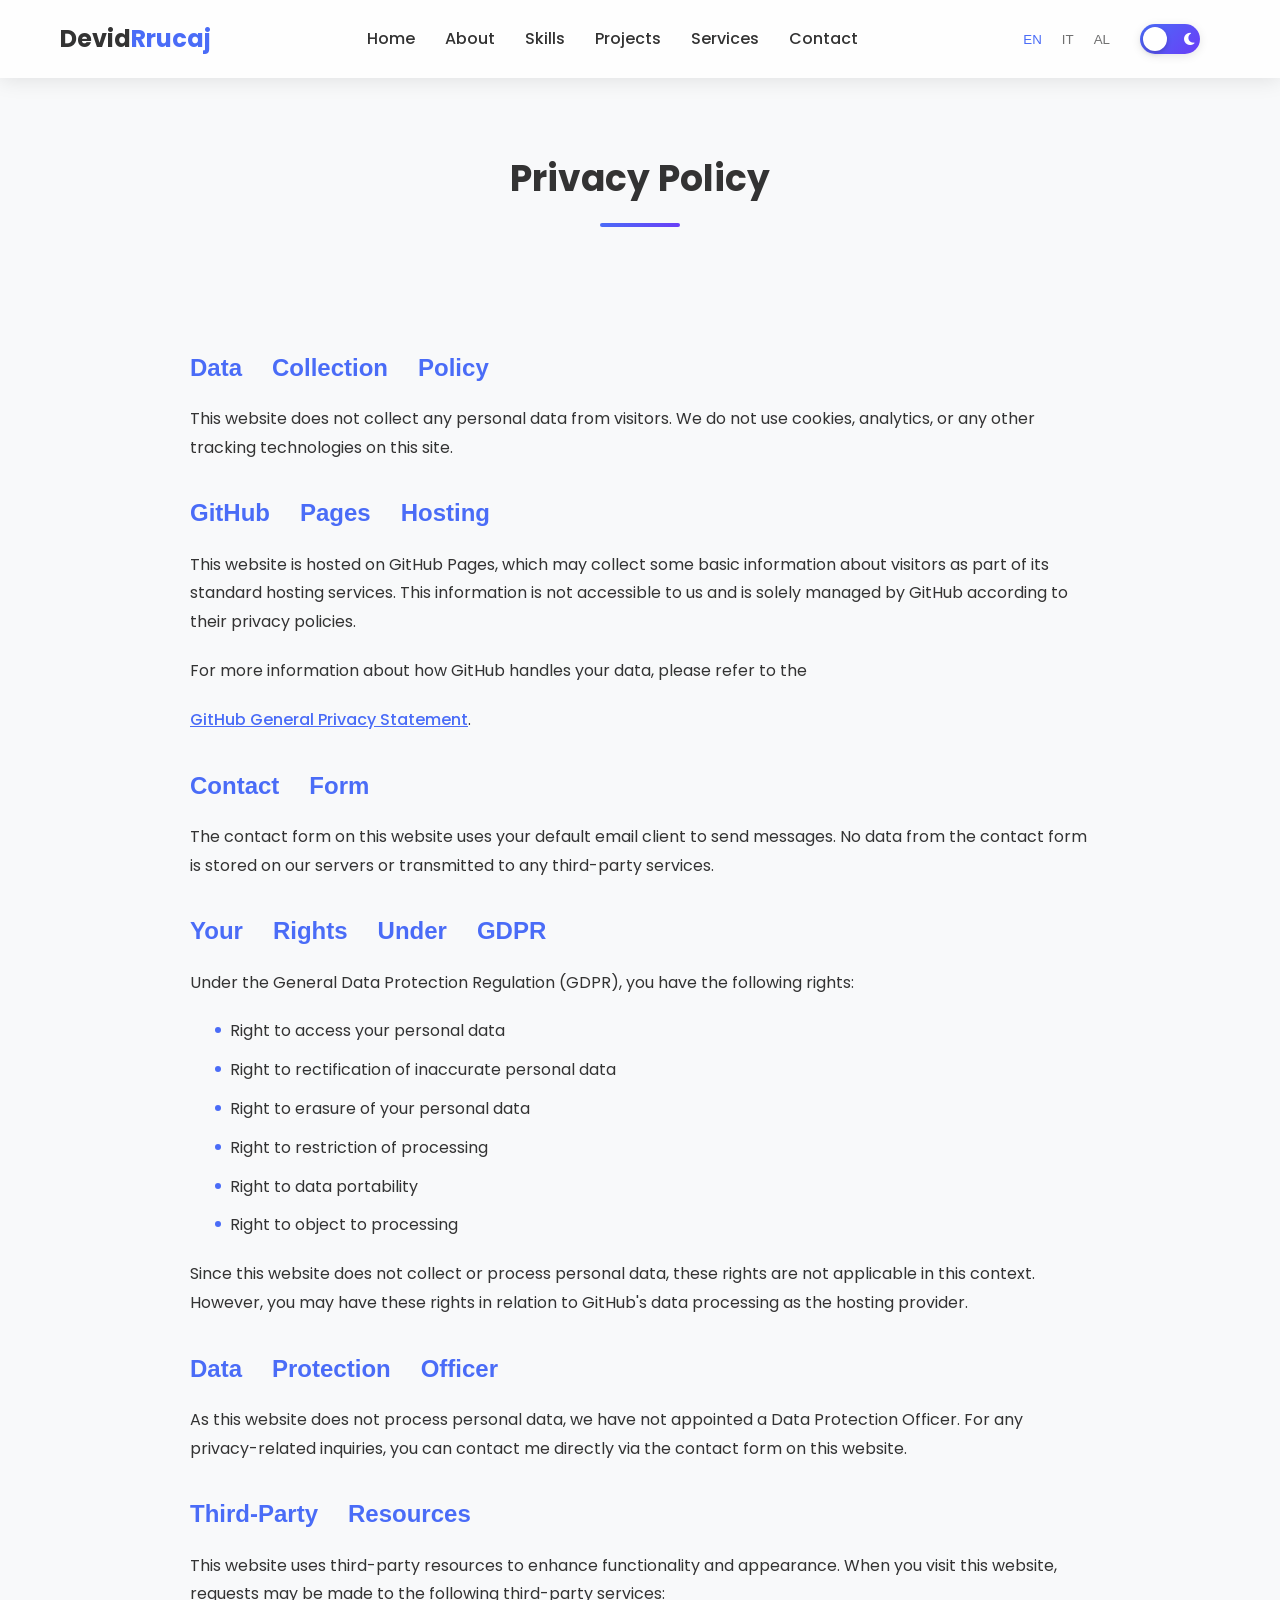
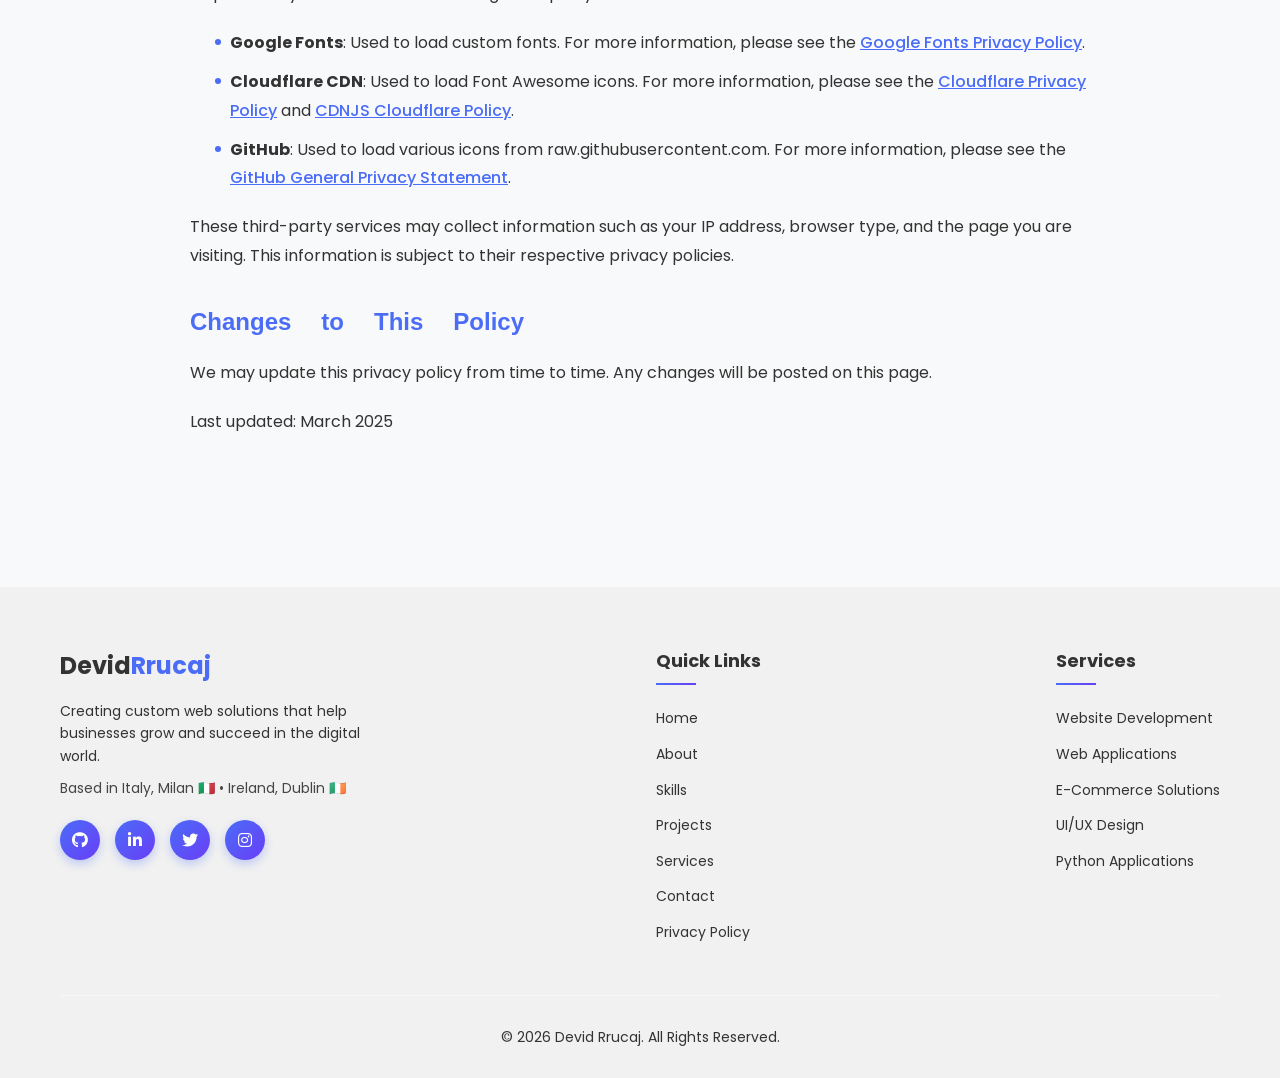
==== commit d47102d5: "Update privacy-policy.html" ====
--- a/privacy-policy.html
+++ b/privacy-policy.html
@@ -3,7 +3,7 @@
 <head>
     <meta charset="UTF-8">
     <meta name="viewport" content="width=device-width, initial-scale=1.0">
-    <title>Privacy Policy | Devid Rrucaj</title>
+    <title>Privacy Policy | Devid</title>
     <link rel="stylesheet" href="css/style.css">
     <link rel="stylesheet" href="css/privacy-policy.css">
     <link rel="stylesheet" href="https://cdnjs.cloudflare.com/ajax/libs/font-awesome/6.4.0/css/all.min.css">
@@ -252,4 +252,4 @@
         });
     </script>
 </body>
-</html>+</html>
--- a/css/style.css
+++ b/css/style.css
@@ -37,6 +37,12 @@
     box-sizing: border-box;
 }
 
+/* Text Selection Styles */
+::selection {
+    background-color: var(--primary-color);
+    color: white;
+}
+
 html {
     scroll-behavior: smooth;
 }
@@ -841,6 +847,12 @@
     color: var(--primary-color);
 }
 
+.contact-separator {
+    margin: 0 8px;
+    color: var(--text-color);
+    opacity: 0.6;
+}
+
 .contact-form {
     flex: 1;
 }
@@ -899,6 +911,13 @@
 .footer-logo p {
     max-width: 300px;
     font-size: 14px;
+}
+
+.location-info {
+    font-size: 13px;
+    margin-top: 10px;
+    color: var(--text-color);
+    opacity: 0.9;
 }
 
 .footer-links h3 {
--- a/css/privacy-policy.css
+++ b/css/privacy-policy.css
@@ -0,0 +1,88 @@
+/* Privacy Policy Specific Styles */
+.privacy-policy {
+    padding-top: 150px;
+    min-height: 100vh;
+}
+
+.privacy-content {
+    max-width: 900px;
+    margin: 0 auto;
+    padding: 30px 0;
+}
+
+.privacy-text {
+    line-height: 1.8;
+}
+
+.privacy-text h3 {
+    color: var(--primary-color);
+    font-size: 24px;
+    margin: 30px 0 15px;
+    font-weight: 600;
+}
+
+.privacy-text p {
+    margin-bottom: 20px;
+    font-size: 16px;
+}
+
+.privacy-text a {
+    font-weight: 500;
+    text-decoration: underline;
+}
+
+.privacy-list {
+    margin: 20px 0 20px 25px;
+    list-style-type: none; /* Remove default bullets */
+}
+
+.privacy-list li {
+    margin-bottom: 10px;
+    position: relative;
+    padding-left: 15px;
+    list-style-type: none; /* Ensure no default bullets */
+}
+
+.privacy-list li::before {
+    content: '';
+    position: absolute;
+    left: 0;
+    top: 10px;
+    width: 6px;
+    height: 6px;
+    border-radius: 50%;
+    background: var(--primary-color);
+}
+
+/* Responsive styles */
+@media screen and (max-width: 768px) {
+    .privacy-policy {
+        padding-top: 120px;
+    }
+    
+    .privacy-content {
+        padding: 20px;
+    }
+    
+    .privacy-text h3 {
+        font-size: 20px;
+    }
+    
+    .privacy-text p {
+        font-size: 15px;
+    }
+}
+
+@media screen and (max-width: 480px) {
+    .privacy-policy {
+        padding-top: 100px;
+    }
+    
+    .privacy-text h3 {
+        font-size: 18px;
+    }
+    
+    .privacy-text p {
+        font-size: 14px;
+    }
+}
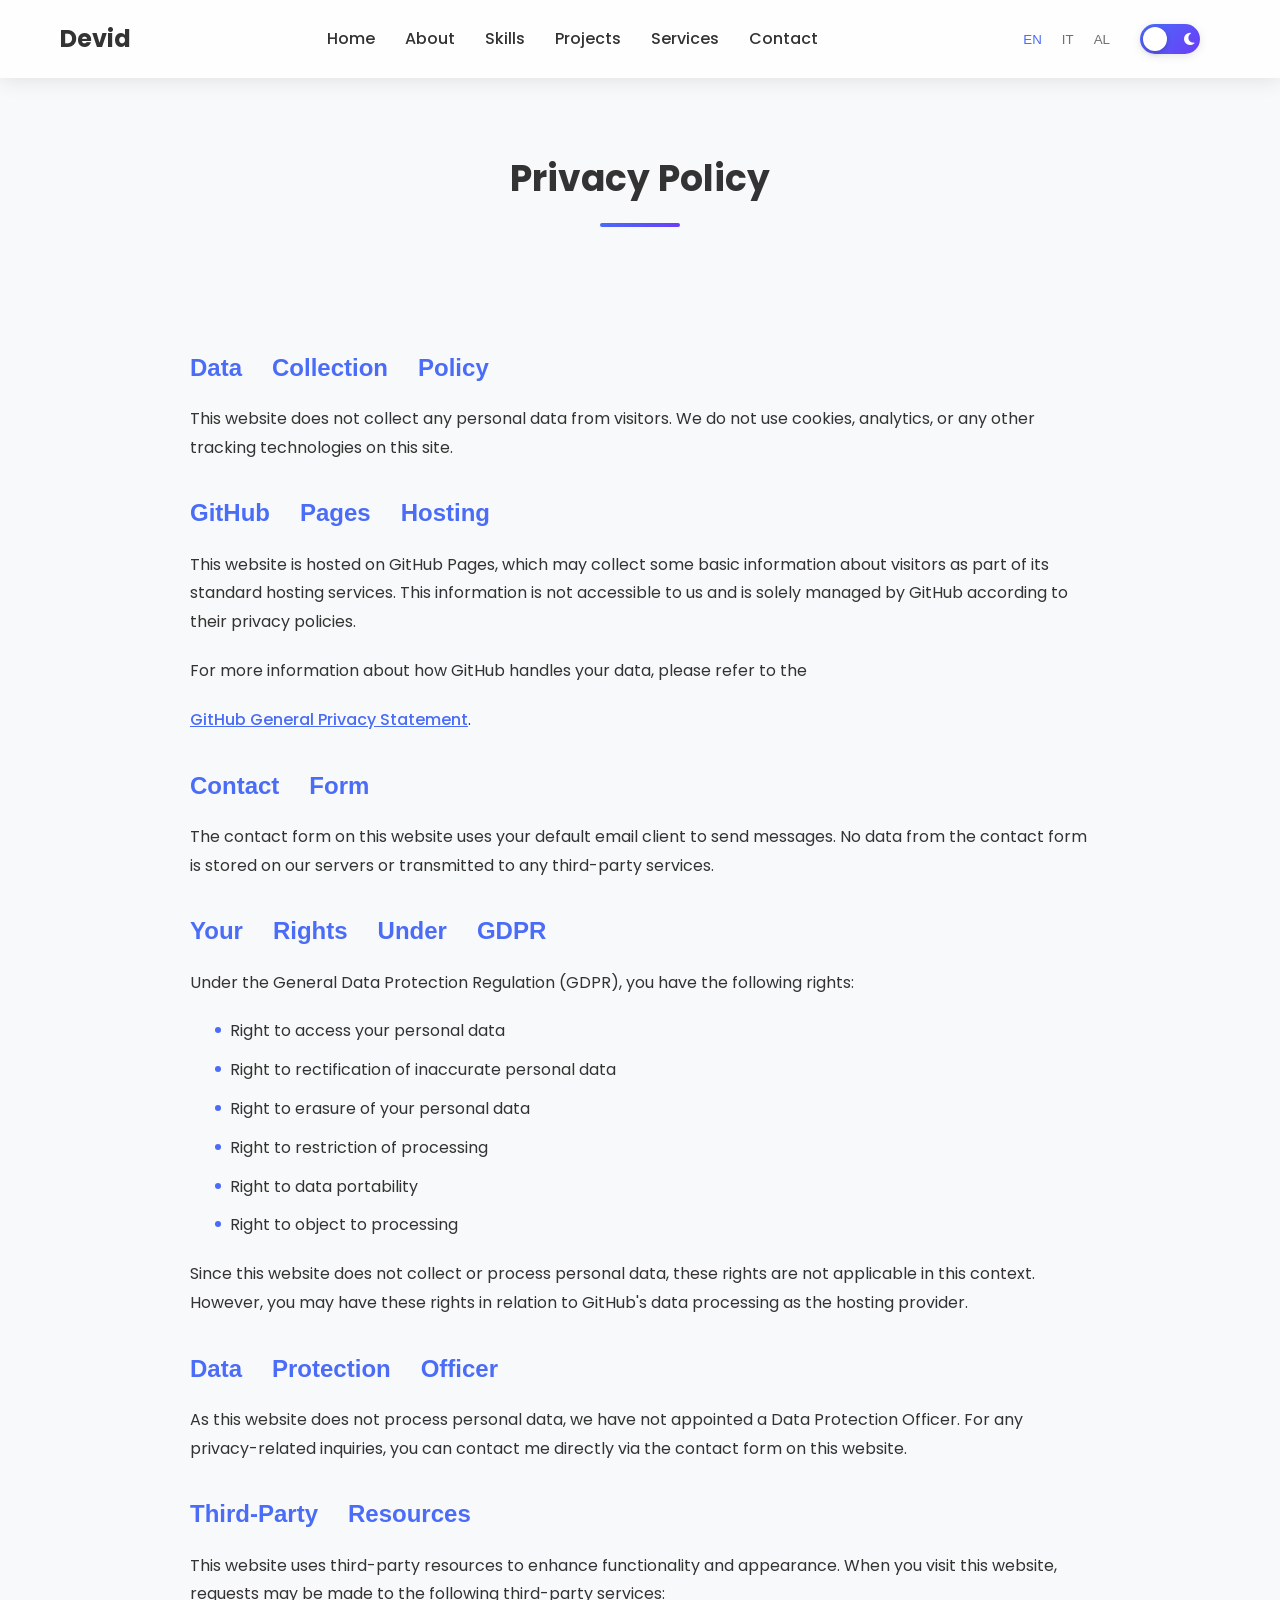
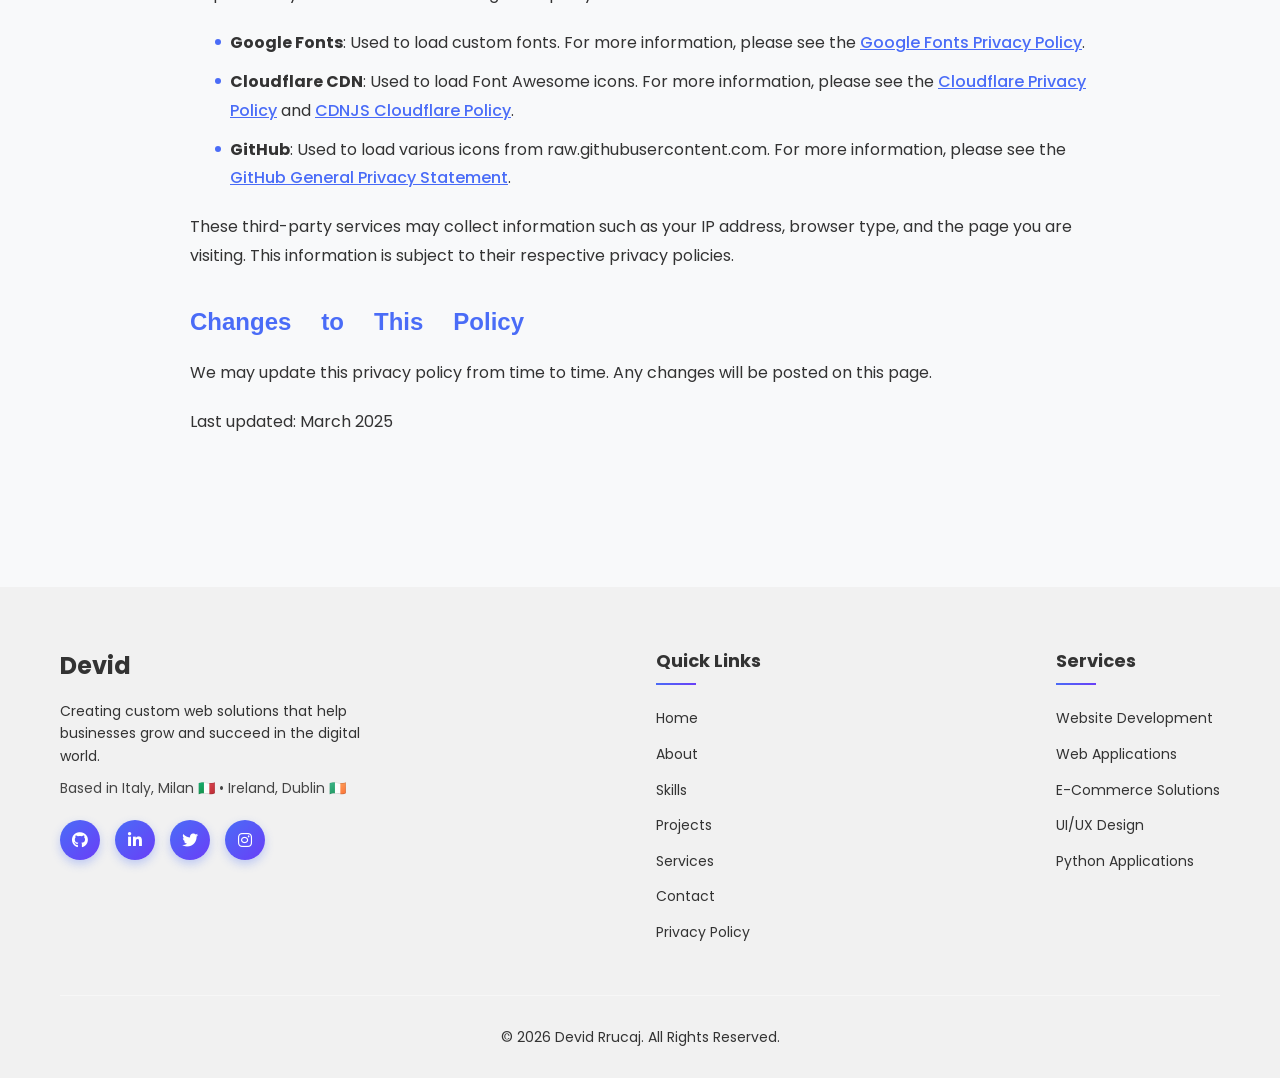
==== commit 6af3ecfe: "Update privacy-policy.html" ====
--- a/privacy-policy.html
+++ b/privacy-policy.html
@@ -18,7 +18,7 @@
         <div class="container">
             <div class="logo">
                 <a href="https://portfolio.ddevid.online" style="text-decoration: none; color: inherit;">
-                    <h1>Devid<span>Rrucaj</span></h1>
+                    <h1>Devid</h1>
                 </a>
             </div>
             <nav>
@@ -151,7 +151,7 @@
         <div class="container">
             <div class="footer-content">
                 <div class="footer-logo">
-                    <h2>Devid<span>Rrucaj</span></h2>
+                    <h2>Devid</h2>
                     <p data-en="Creating custom web solutions that help businesses grow and succeed in the digital world." data-it="Creo soluzioni web personalizzate che aiutano le aziende a crescere e avere successo nel mondo digitale." data-al="Krijoj zgjidhje web të personalizuara që ndihmojnë bizneset të rriten dhe të kenë sukses në botën dixhitale.">Creating custom web solutions that help businesses grow and succeed in the digital world.</p>
                     <p class="location-info" data-en="Based in Italy, Milan 🇮🇹 • Ireland, Dublin 🇮🇪" data-it="Basato in Italia, Milano 🇮🇹 • Irlanda, Dublino 🇮🇪" data-al="Bazuar në Itali, Milano 🇮🇹 • Irlandë, Dublin 🇮🇪">Based in Italy, Milan 🇮🇹 • Ireland, Dublin 🇮🇪</p>
                     <div class="social-links">
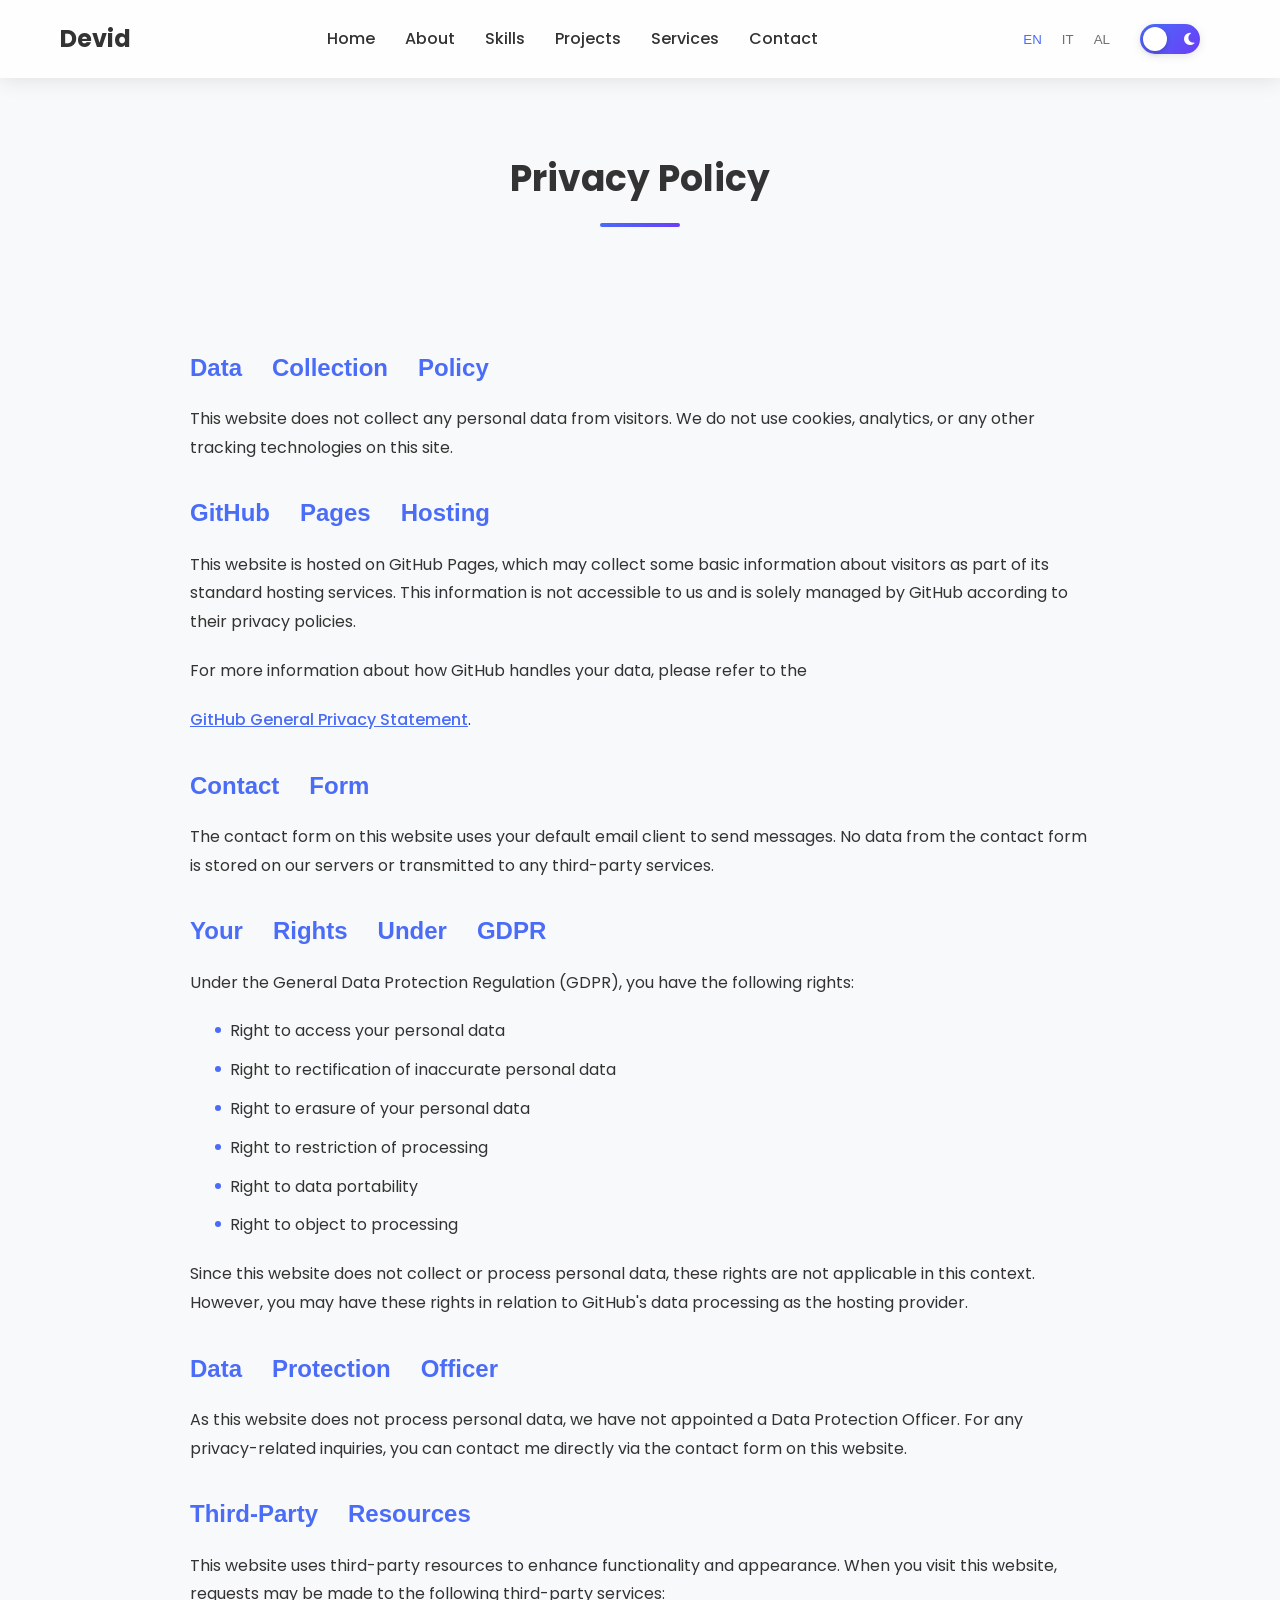
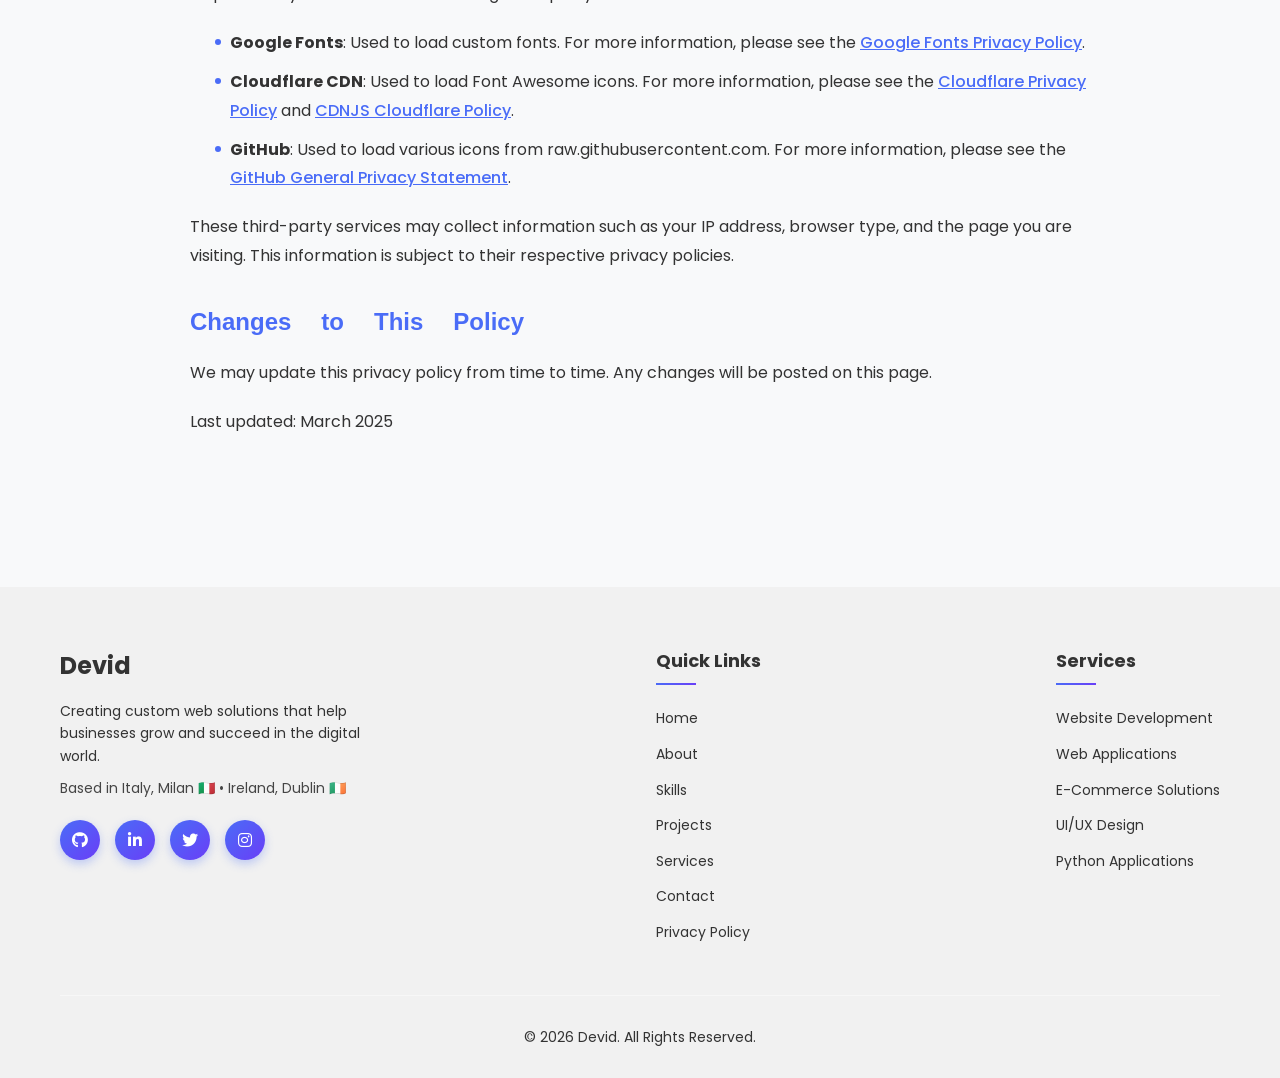
==== commit c83ea1b3: "Update privacy-policy.html" ====
--- a/privacy-policy.html
+++ b/privacy-policy.html
@@ -185,7 +185,7 @@
                 </div>
             </div>
             <div class="footer-bottom">
-                <p>&copy; <span id="current-year">2025</span> Devid Rrucaj. <span data-en="All Rights Reserved." data-it="Tutti i Diritti Riservati." data-al="Të Gjitha të Drejtat të Rezervuara.">All Rights Reserved.</span></p>
+                <p>&copy; <span id="current-year">2025</span> Devid. <span data-en="All Rights Reserved." data-it="Tutti i Diritti Riservati." data-al="Të Gjitha të Drejtat të Rezervuara.">All Rights Reserved.</span></p>
             </div>
         </div>
     </footer>
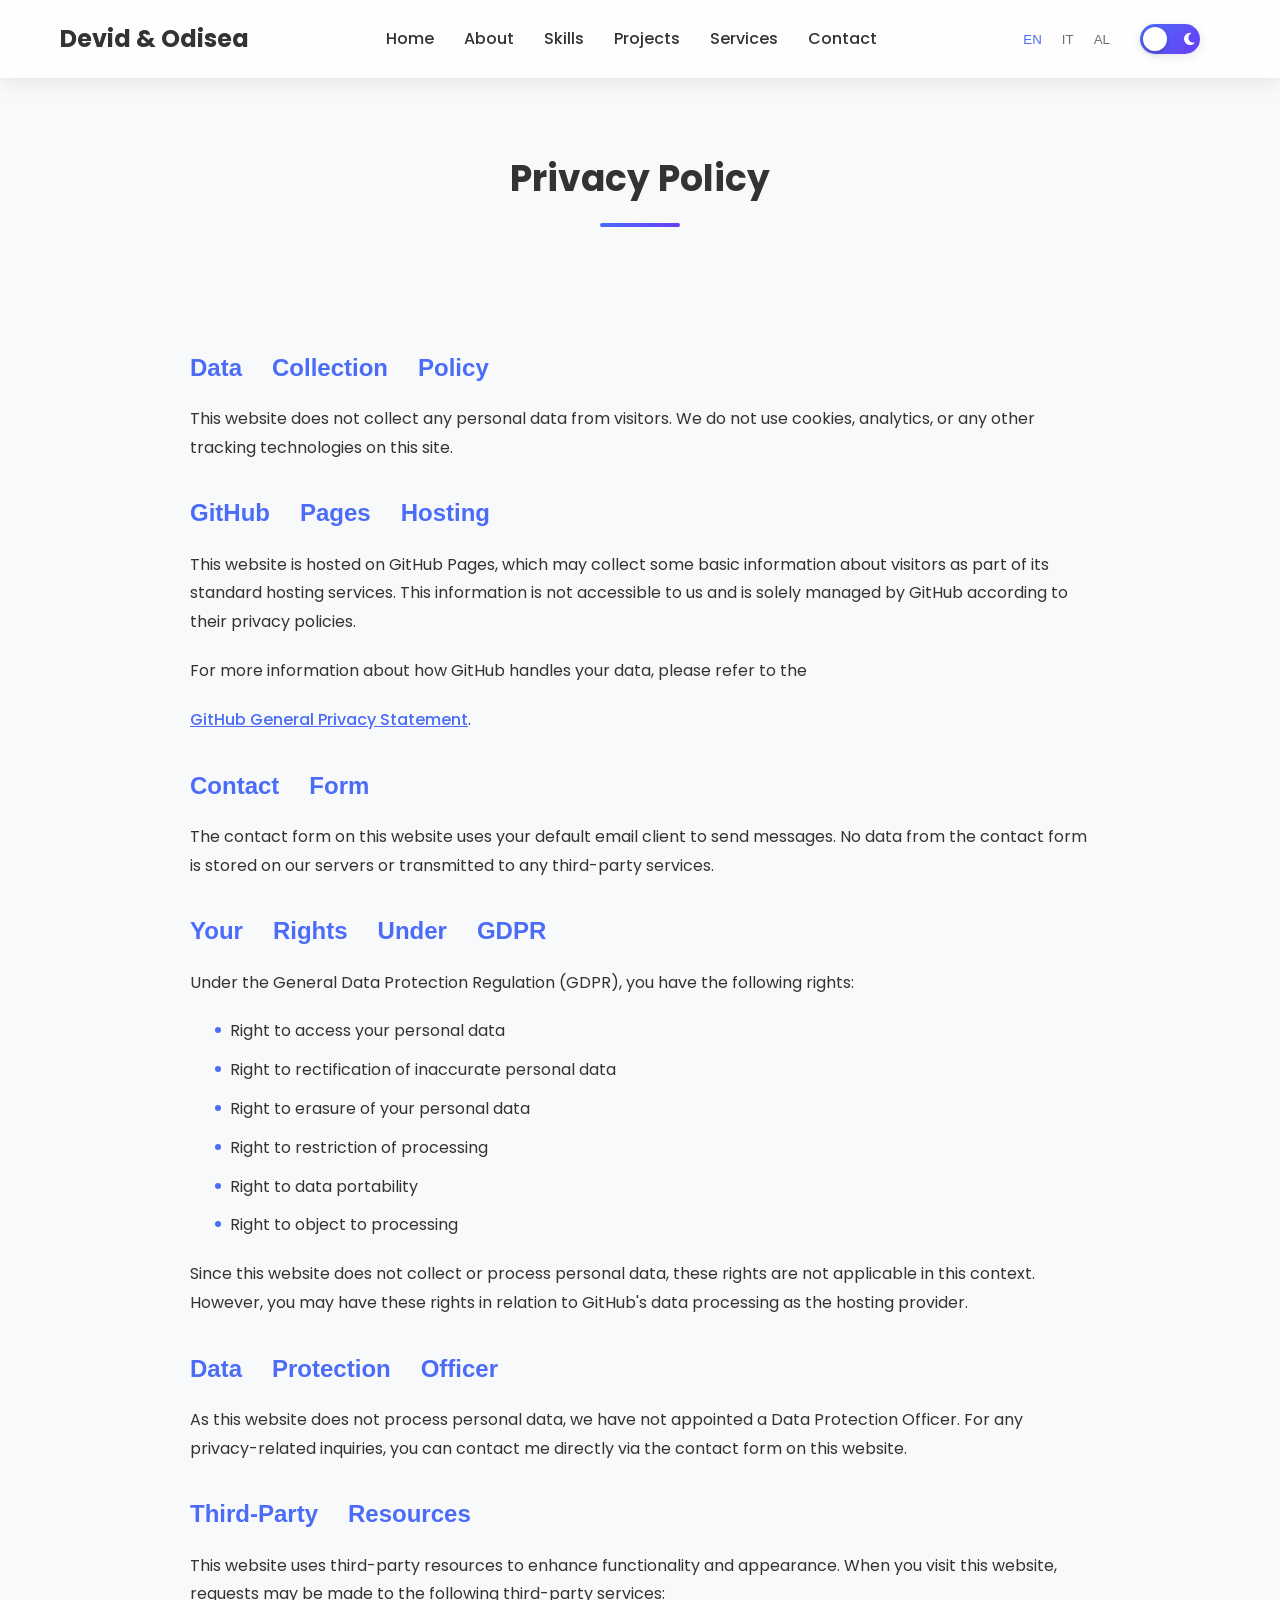
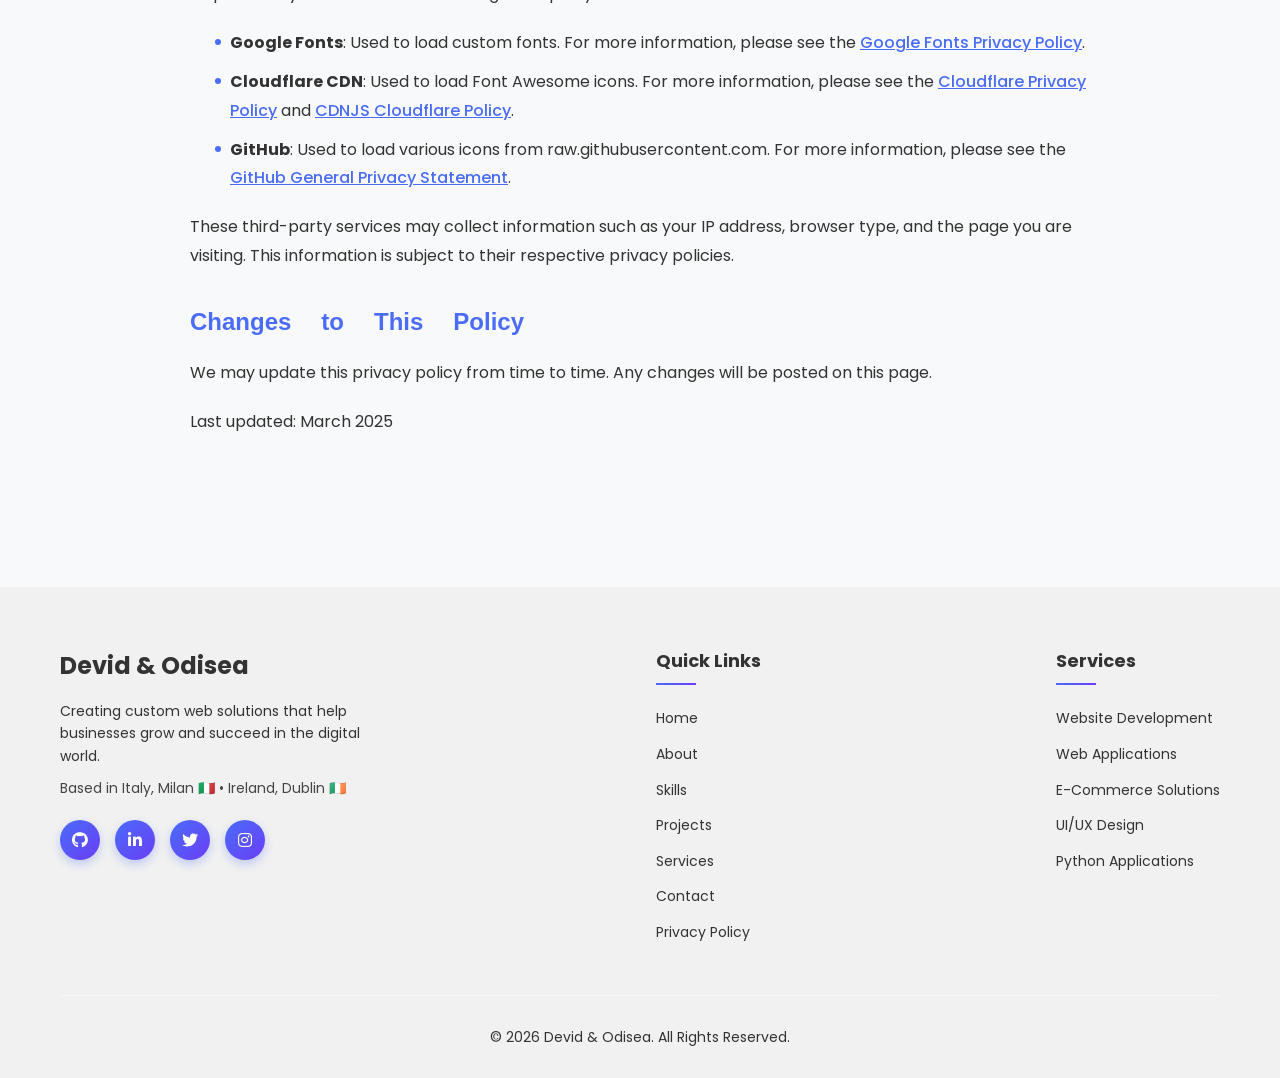
==== commit 7ce082ff: "fsf" ====
--- a/privacy-policy.html
+++ b/privacy-policy.html
@@ -3,7 +3,7 @@
 <head>
     <meta charset="UTF-8">
     <meta name="viewport" content="width=device-width, initial-scale=1.0">
-    <title>Privacy Policy | Devid</title>
+    <title>Privacy Policy | Devid & Odisea</title>
     <link rel="stylesheet" href="css/style.css">
     <link rel="stylesheet" href="css/privacy-policy.css">
     <link rel="stylesheet" href="https://cdnjs.cloudflare.com/ajax/libs/font-awesome/6.4.0/css/all.min.css">
@@ -18,7 +18,7 @@
         <div class="container">
             <div class="logo">
                 <a href="https://portfolio.ddevid.online" style="text-decoration: none; color: inherit;">
-                    <h1>Devid</h1>
+                    <h1>Devid & Odisea</h1>
                 </a>
             </div>
             <nav>
@@ -151,9 +151,9 @@
         <div class="container">
             <div class="footer-content">
                 <div class="footer-logo">
-                    <h2>Devid</h2>
-                    <p data-en="Creating custom web solutions that help businesses grow and succeed in the digital world." data-it="Creo soluzioni web personalizzate che aiutano le aziende a crescere e avere successo nel mondo digitale." data-al="Krijoj zgjidhje web të personalizuara që ndihmojnë bizneset të rriten dhe të kenë sukses në botën dixhitale.">Creating custom web solutions that help businesses grow and succeed in the digital world.</p>
-                    <p class="location-info" data-en="Based in Italy, Milan 🇮🇹 • Ireland, Dublin 🇮🇪" data-it="Basato in Italia, Milano 🇮🇹 • Irlanda, Dublino 🇮🇪" data-al="Bazuar në Itali, Milano 🇮🇹 • Irlandë, Dublin 🇮🇪">Based in Italy, Milan 🇮🇹 • Ireland, Dublin 🇮🇪</p>
+                    <h2>Devid & Odisea</h2>
+                    <p data-en="Creating custom web solutions that help businesses grow and succeed in the digital world." data-it="Creiamo soluzioni web personalizzate che aiutano le aziende a crescere e avere successo nel mondo digitale." data-al="Krijojmë zgjidhje web të personalizuara që ndihmojnë bizneset të rriten dhe të kenë sukses në botën dixhitale.">Creating custom web solutions that help businesses grow and succeed in the digital world.</p>
+                    <p class="location-info" data-en="Based in Italy, Milan 🇮🇹 • Ireland, Dublin 🇮🇪" data-it="Basati in Italia, Milano 🇮🇹 • Irlanda, Dublino 🇮🇪" data-al="Bazuar në Itali, Milano 🇮🇹 • Irlandë, Dublin 🇮🇪">Based in Italy, Milan 🇮🇹 • Ireland, Dublin 🇮🇪</p>
                     <div class="social-links">
                         <a href="https://github.com/dddevid" target="_blank" class="social-link"><i class="fab fa-github"></i></a>
                         <a href="https://www.linkedin.com/in/devid-rrucaj-ba467b358" target="_blank" class="social-link"><i class="fab fa-linkedin-in"></i></a>
@@ -185,7 +185,7 @@
                 </div>
             </div>
             <div class="footer-bottom">
-                <p>&copy; <span id="current-year">2025</span> Devid. <span data-en="All Rights Reserved." data-it="Tutti i Diritti Riservati." data-al="Të Gjitha të Drejtat të Rezervuara.">All Rights Reserved.</span></p>
+                <p>&copy; <span id="current-year">2023</span> Devid & Odisea. <span data-en="All Rights Reserved." data-it="Tutti i Diritti Riservati." data-al="Të Gjitha të Drejtat të Rezervuara.">All Rights Reserved.</span></p>
             </div>
         </div>
     </footer>
--- a/css/style.css
+++ b/css/style.css
@@ -519,88 +519,118 @@
 }
 
 /* About Section */
+.about {
+    padding: 80px 0;
+}
+
 .about-content {
     display: flex;
-    align-items: center;
-    gap: 50px;
-}
-
-.about-image {
+    flex-wrap: wrap;
+    justify-content: center;
+    gap: 30px;
+    margin-bottom: 50px;
+}
+
+.about-card {
     flex: 1;
-    position: relative;
-    display: flex;
-    justify-content: center;
-    align-items: center;
-    margin: 0 auto;
+    min-width: 300px;
+    max-width: 500px;
+    padding: 30px;
     text-align: center;
-}
-
-.about-image .glass-card {
-    position: relative;
-    z-index: 2;
-    background: transparent;
-    border: none;
-    box-shadow: none;
-    margin: 0 auto;
-}
-
-.about-image img {
-    max-width: 100%;
-    height: auto;
-    transition: transform 0.5s ease;
-    position: relative;
-    z-index: 2;
-    margin: 0 auto;
-}
-
-.about-image img:hover {
-    transform: scale(1.02);
-}
-
-/* Adding decorative circles to the about image section */
-.about-image::before {
+    transition: transform 0.3s ease, box-shadow 0.3s ease;
+    position: relative;
+    overflow: hidden;
+}
+
+.about-card::before {
     content: '';
     position: absolute;
-    top: -15px;
-    right: 10%;
+    top: -50px;
+    right: -50px;
     width: 100px;
     height: 100px;
     border-radius: 50%;
     background: conic-gradient(from 45deg, var(--gradient-start), var(--primary-color), var(--gradient-end), var(--gradient-start));
-    opacity: 0.25;
+    opacity: 0.15;
+    z-index: 0;
+    filter: blur(15px);
+    animation: float-rotate 12s linear infinite;
+}
+
+.about-card:hover {
+    transform: translateY(-10px);
+    box-shadow: 0 15px 30px rgba(0, 0, 0, 0.1);
+}
+
+.about-icon {
+    margin-bottom: 20px;
+    position: relative;
     z-index: 1;
-    filter: blur(8px);
-    animation: float-rotate 8s ease-in-out infinite 0.3s;
-}
-
-.about-image::after {
+    display: inline-block;
+}
+
+.about-card h3 {
+    font-size: 24px;
+    margin-bottom: 10px;
+    color: var(--primary-color);
+    position: relative;
+    z-index: 1;
+}
+
+.about-card h4 {
+    font-size: 18px;
+    margin-bottom: 15px;
+    color: var(--secondary-color);
+    font-weight: 500;
+    position: relative;
+    z-index: 1;
+}
+
+.about-card p {
+    font-size: 15px;
+    line-height: 1.7;
+    position: relative;
+    z-index: 1;
+}
+
+.team-approach {
+    background: var(--card-bg);
+    backdrop-filter: blur(10px);
+    -webkit-backdrop-filter: blur(10px);
+    border: 1px solid var(--card-border);
+    border-radius: 15px;
+    padding: 40px;
+    text-align: center;
+    max-width: 900px;
+    margin: 0 auto;
+    box-shadow: 0 8px 32px 0 var(--card-shadow);
+}
+
+.team-approach h3 {
+    font-size: 28px;
+    margin-bottom: 20px;
+    color: var(--primary-color);
+    position: relative;
+    display: inline-block;
+}
+
+.team-approach h3::after {
     content: '';
     position: absolute;
-    bottom: -20px;
-    left: 5%;
-    width: 130px;
-    height: 130px;
-    border-radius: 50%;
-    background: conic-gradient(from 225deg, var(--gradient-end), var(--primary-color), var(--gradient-start), var(--gradient-end));
-    opacity: 0.25;
-    z-index: 1;
-    filter: blur(12px);
-    animation: float-rotate 9s ease-in-out infinite 1s;
-}
-
-.about-text {
-    flex: 1;
-}
-
-.about-text h3 {
-    font-size: 28px;
-    margin-bottom: 20px;
-    color: var(--primary-color);
-}
-
-.about-text p {
-    margin-bottom: 20px;
+    bottom: -10px;
+    left: 50%;
+    transform: translateX(-50%);
+    width: 50px;
+    height: 3px;
+    background: linear-gradient(to right, var(--gradient-start), var(--gradient-end));
+    border-radius: 3px;
+}
+
+.team-approach p {
     font-size: 16px;
+    line-height: 1.8;
+    max-width: 800px;
+    margin: 0 auto;
 }
 
 /* Skills Section */
@@ -996,8 +1026,7 @@
         padding: 0 30px;
     }
     
-    .hero .container,
-    .about-content {
+    .hero .container {
         flex-direction: column;
     }
     
@@ -1005,8 +1034,16 @@
         margin-top: 40px;
     }
     
-    .about-image {
-        margin-bottom: 40px;
+    .about-content {
+        justify-content: center;
+    }
+    
+    .about-card {
+        flex-basis: calc(50% - 30px);
+    }
+    
+    .team-approach {
+        padding: 30px;
     }
     
     .projects-grid,
@@ -1047,6 +1084,29 @@
         display: flex;
     }
     
+    .about-content {
+        flex-direction: column;
+        align-items: center;
+    }
+    
+    .about-card {
+        flex-basis: 100%;
+        max-width: 100%;
+        margin-bottom: 20px;
+    }
+    
+    .team-approach {
+        padding: 25px 20px;
+    }
+    
+    .team-approach h3 {
+        font-size: 24px;
+    }
+    
+    .team-approach p {
+        font-size: 15px;
+    }
+    
     .mobile-menu-btn.active span:nth-child(1) {
         transform: rotate(45deg) translate(5px, 5px);
     }
